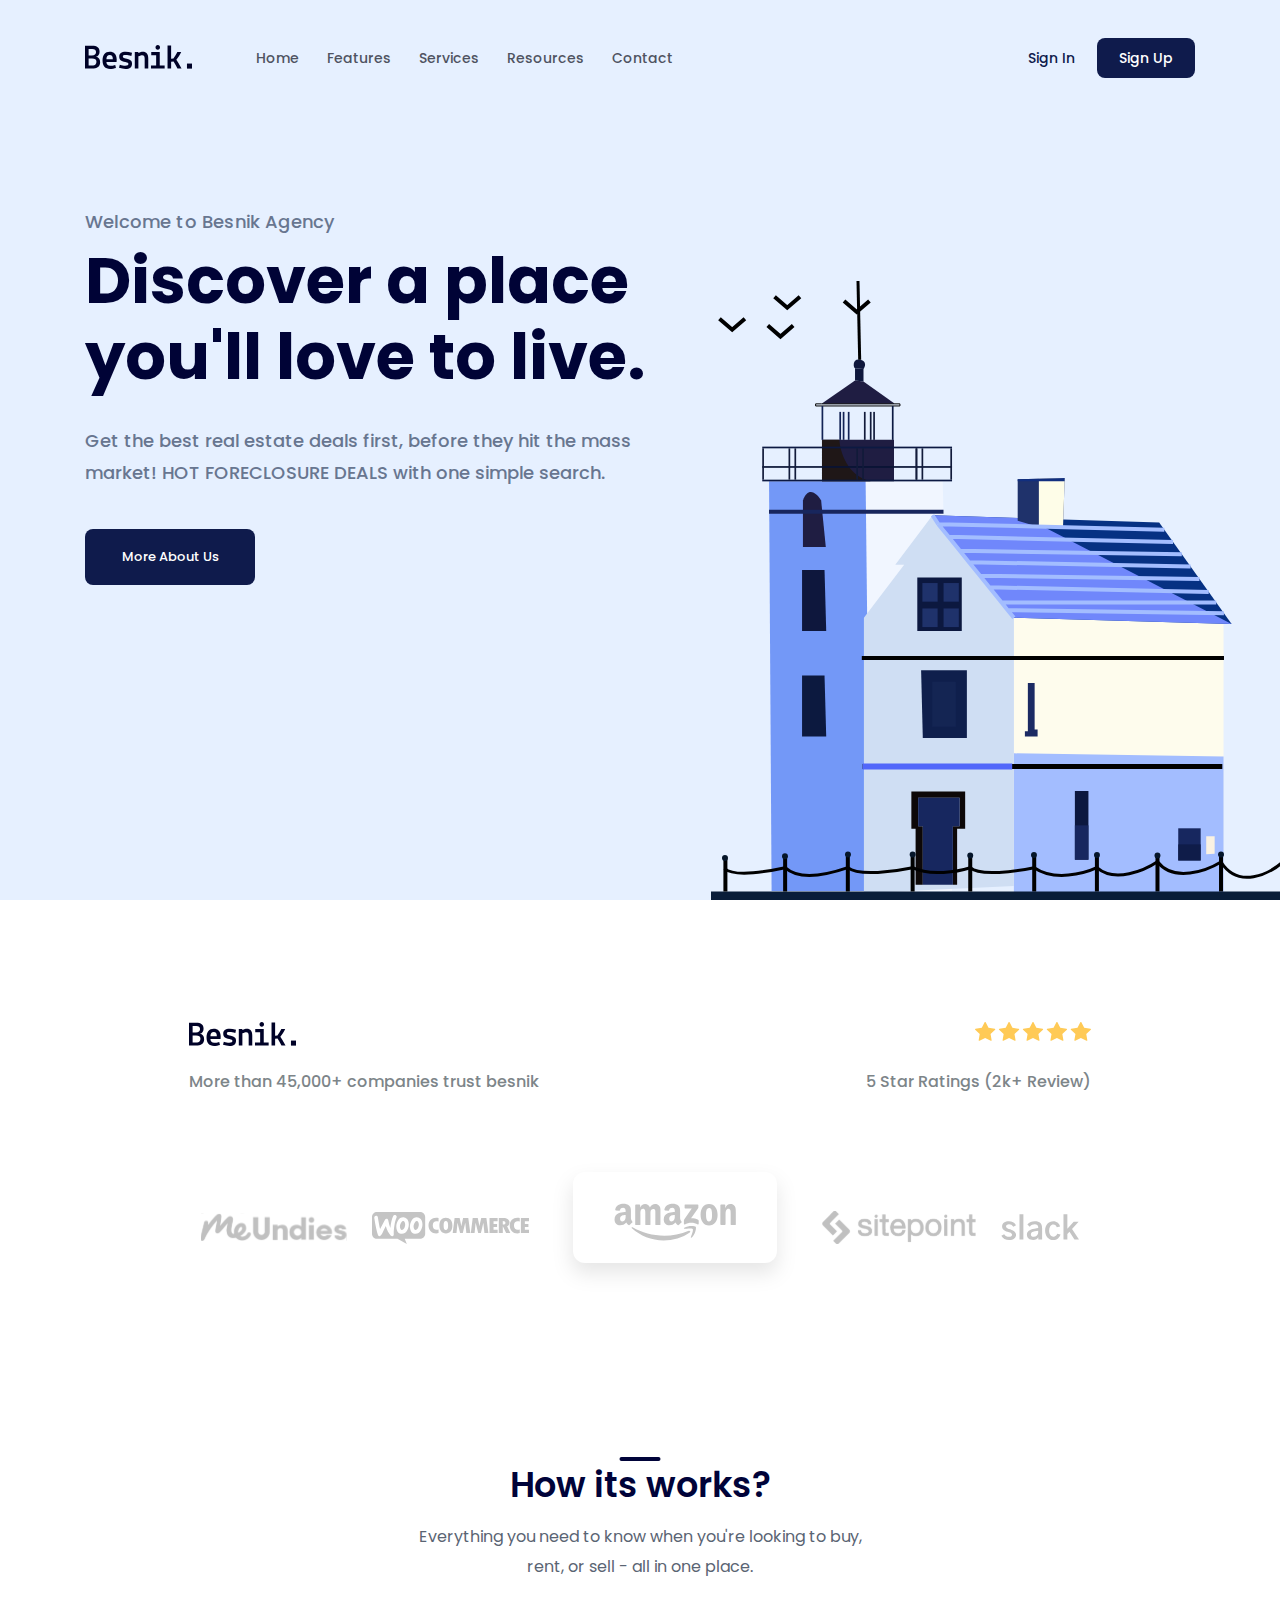
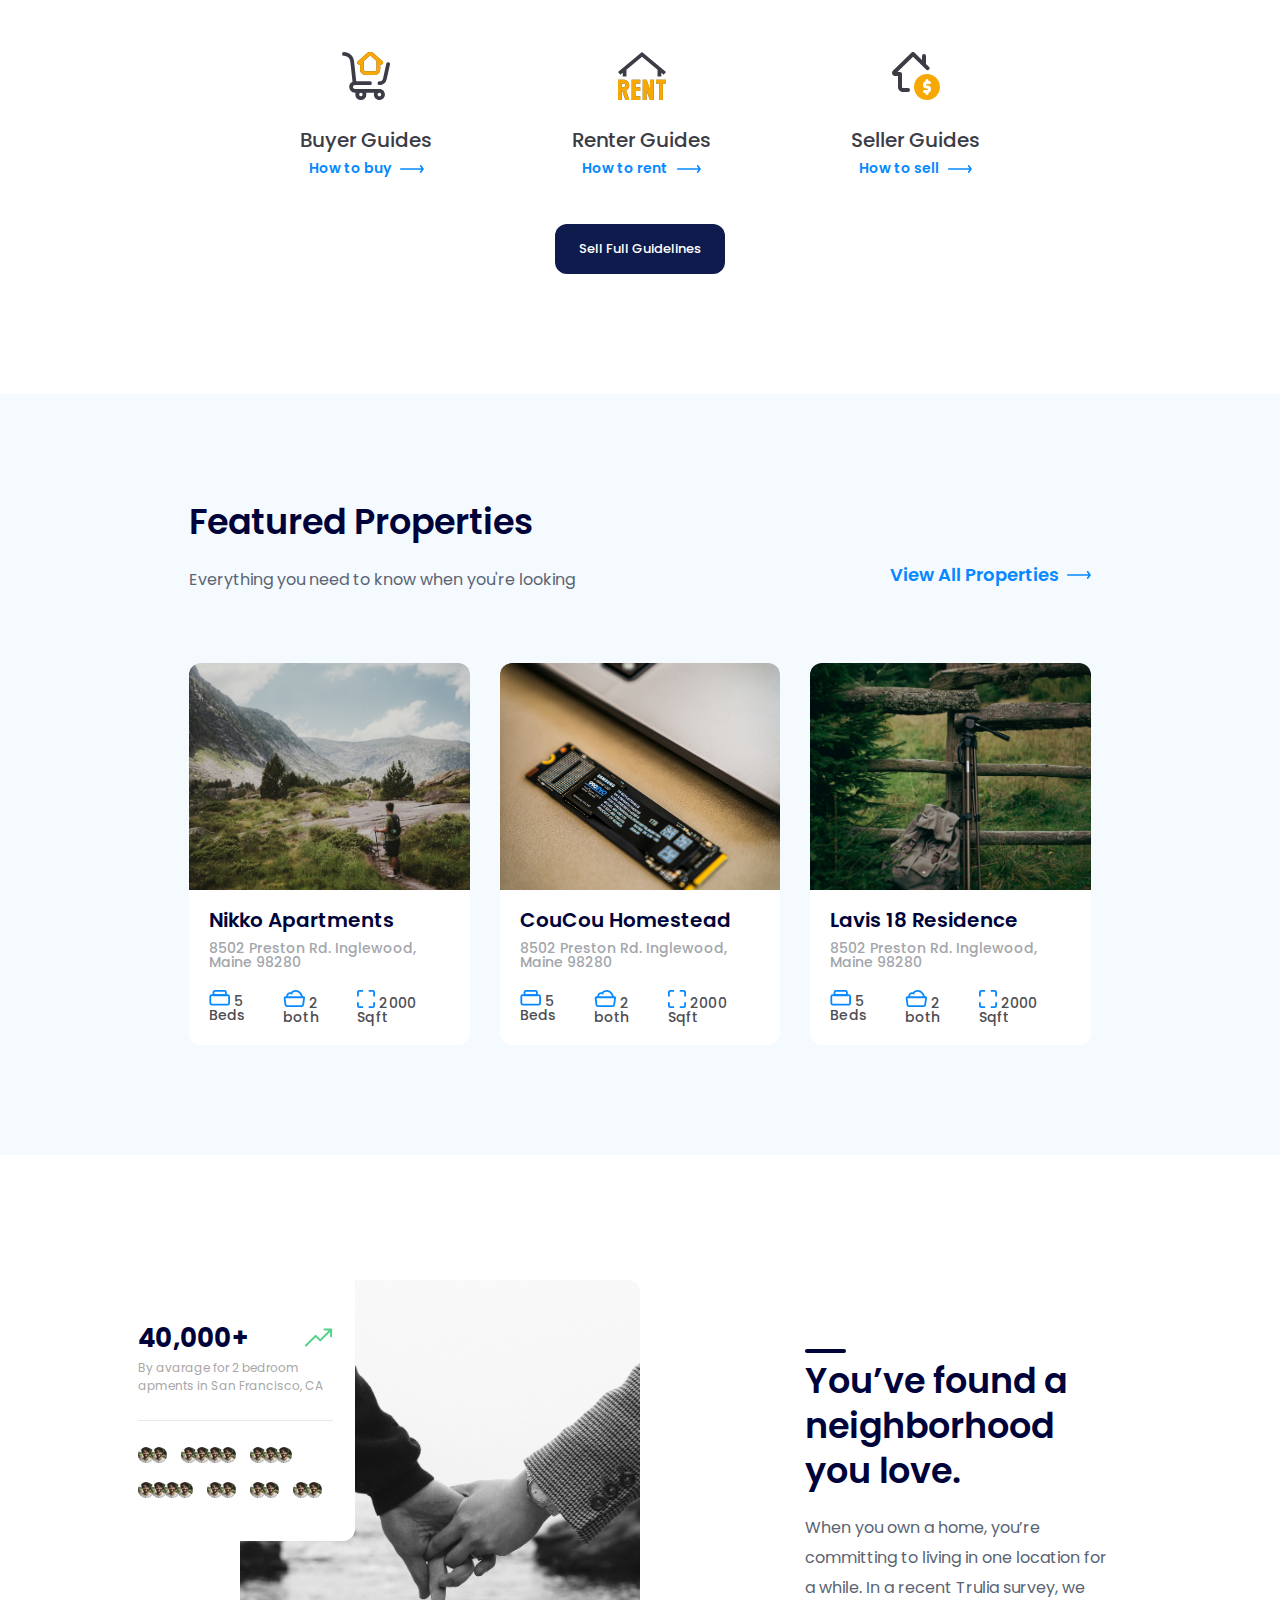
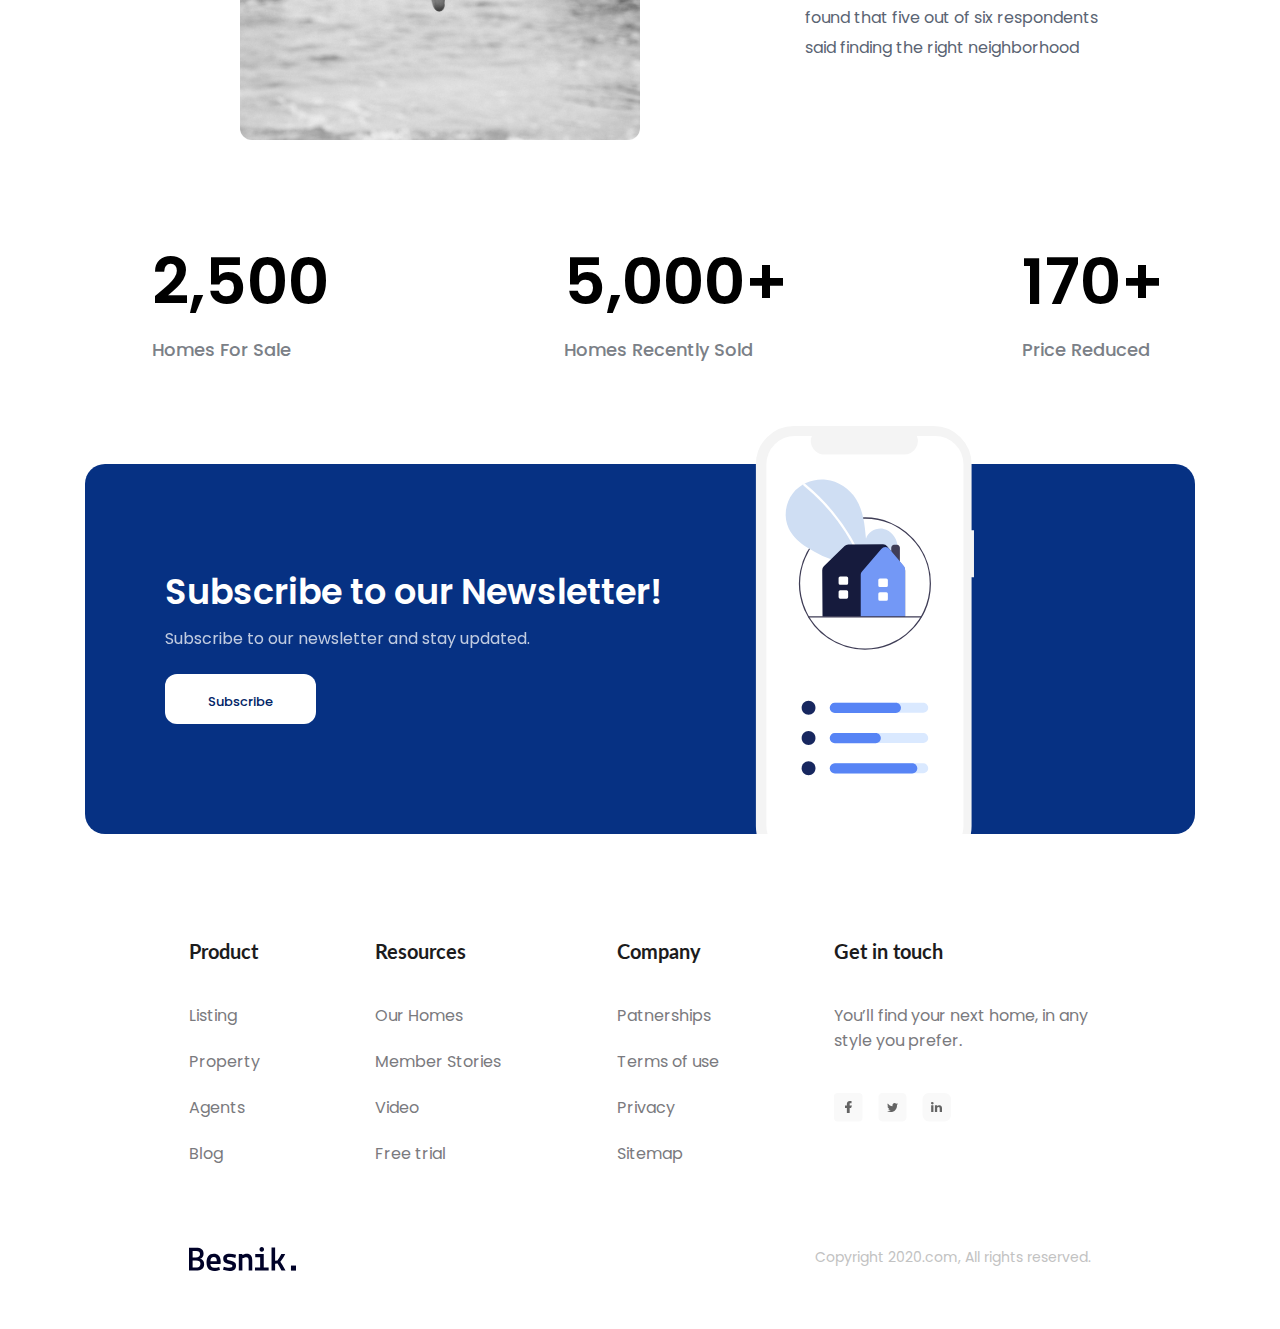
==== index.html @ 31844018 "done" ====
<!DOCTYPE html>
<html lang="en">

<head>
    <meta charset="UTF-8">
    <meta name="viewport" content="width=device-width, initial-scale=1.0">
    <title>Project-F8-01</title>
    <link rel="stylesheet" href="./assets/css/reset.css">
    <link rel="preconnect" href="https://fonts.googleapis.com">
    <link rel="preconnect" href="https://fonts.gstatic.com" crossorigin>
    <link
        href="https://fonts.googleapis.com/css2?family=Poppins:ital,wght@0,100;0,200;0,300;0,400;0,500;0,600;0,700;0,800;0,900;1,100;1,200;1,300;1,400;1,500;1,600;1,700;1,800;1,900&display=swap"
        rel="stylesheet">

    <link rel="preconnect" href="https://fonts.googleapis.com">
    <link rel="preconnect" href="https://fonts.gstatic.com" crossorigin>
    <link
        href="https://fonts.googleapis.com/css2?family=Lato:ital,wght@0,100;0,300;0,400;0,700;0,900;1,100;1,300;1,400;1,700;1,900&family=Poppins:ital,wght@0,100;0,200;0,300;0,400;0,500;0,600;0,700;0,800;0,900;1,100;1,200;1,300;1,400;1,500;1,600;1,700;1,800;1,900&display=swap"
        rel="stylesheet">
    <!-- <link rel="stylesheet" href="./assets/fonts/stylesheet.css"> -->
    <link rel="stylesheet" href="./assets/css/styles.css">
</head>

<body>
    <!-- HEADER -->
    <header class="header" id="header">
        <div class="content">
            <nav class="navbar">
                <a href="#header">
                    <img src="./assets/img/logo.svg" alt="Besnik.">
                </a>

                <ul>
                    <li><a href="#header">Home</a></li>
                    <li><a href="features.html">Features</a></li>
                    <li><a href="services.html">Services</a></li>
                    <li><a href="resources.html">Resources</a></li>
                    <li><a href="contact.html">Contact</a></li>
                </ul>

                <div class="action">
                    <a href="#!" class="action-link">Sign In</a>
                    <a href="#!" class="btn action-btn">Sign Up</a>
                </div>
            </nav>

            <div class="hero">
                <div class="info">
                    <p class="sub-title">Welcome to Besnik Agency</p>
                    <h1 class="title">Discover a place
                        you'll love to live.</h1>
                    <p class="desc">Get the best real estate deals first,
                        before they hit the mass market! HOT FORECLOSURE DEALS with one simple search.</p>
                    <a href="#!" class="btn hero-cta">More About Us</a>
                </div>


                <img class="hero-img" src="./assets/img/hero-img.svg" alt="Discover a place
                you'll love to live.">



            </div>

        </div>


    </header>

    <!-- CLIENT -->
    <div class="client">
        <div class="content">
            <!-- Logo and stars -->
            <div class="row">
                <div class="logo">
                    <img src="./assets/img/logo.svg" alt="Besnik.">
                </div>
                <div class="stars">
                    <img src="./assets/img/Star.svg" alt="Star">
                </div>
            </div>
            <!-- Desc -->
            <div class="row row-desc">
                <p class="desc"> More than 45,000+ companies trust besnik </p>
                <p class="desc"> 5 Star Ratings (2k+ Review) </p>
            </div>
            <div class="brand">
                <img src="./assets/img/logobrand.svg" alt="logobrand">
                <img src="./assets/img/logo (2).svg" alt="logobrand">
                <img src="./assets/img/logo (1).svg" alt="logobrand">
                <img src="./assets/img/logo (3).svg" alt="logobrand">
                <img src="./assets/img/slack.svg" alt="logobrand">
            </div>
        </div>
    </div>

    <!-- INSTRUCTION -->
    <div class="instruction">
        <div class="content">
            <h2 class="sub-title"> How its works? </h2>
            <p class="desc">Everything you need to know when you're looking to buy, rent, or sell - all in one place.
            </p>
            <ul class="list-guides">
                <li class="list-item">
                    <img src="./assets/img/cart.svg" alt="" class="img-guides">
                    <h3> Buyer Guides </h3>
                    <a href="#!" class="link">
                        <span> How to buy</span>
                        <img src="./assets/img/arrow.svg" alt="" class="arrow-img">
                    </a>
                </li>
                <li class="list-item">
                    <img src="./assets/img/renter.svg" alt="" class="img-guides">
                    <h3> Renter Guides </h3>
                    <a href="#!" class="link">
                        <span> How to rent</span>
                        <img src="./assets/img/arrow.svg" alt="" class="arrow-img">
                    </a>
                </li>
                <li class="list-item">
                    <img src="./assets/img/seller.svg" alt="" class="img-guides">
                    <h3> Seller Guides </h3>
                    <a href="#!" class="link">
                        <span> How to sell</span>
                        <img src="./assets/img/arrow.svg" alt="" class="arrow-img">
                    </a>
                </li>
            </ul>
            <a href="#!" class="btn btn-inst">Sell Full Guidelines</a>
        </div>
    </div>

    <!-- FEATURED -->
    <div class="featured">
        <div class="content">
            <div class="header">
                <h2 class="sub-title">Featured Properties</h2>
                <div class="row">
                    <p class="desc">Everything you need to know when you're looking</p>
                    <a href="#!" class="link">
                        <span>View All Properties</span>
                        <img src="./assets/img/arrow.svg" alt="" class="arrow">
                    </a>
                </div>
            </div>

            <div class="list">
                <div class="list-item">
                    <a href="#!"><img src="./assets/img/featured-1.jpg" alt="Nikko Apartments" class="item-img"></a>
                    <div class="body">
                        <h3 class="item-title">Nikko Apartments</h3>
                        <p class="desc">8502 Preston Rd. Inglewood, Maine 98280</p>
                        <div class="row">
                            <div class="info">
                                <img src="./assets/img/bed-icon.svg" alt="" class="icon">
                                <span class="label">5 Beds</span>
                            </div>
                            <div class="info">
                                <img src="./assets/img/both-icon.svg" alt="" class="icon">
                                <span class="label">2 both</span>
                            </div>
                            <div class="info">
                                <img src="./assets/img/sqft-icon.svg" alt="" class="icon">
                                <span class="label">2000 Sqft</span>
                            </div>
                        </div>
                    </div>
                </div>

                <div class="list-item">
                    <a href="#!"><img src="./assets/img/featured-2.jpg" alt="CouCou Homestead" class="item-img"></a>
                    <div class="body">
                        <h3 class="item-title">CouCou Homestead</h3>
                        <p class="desc">8502 Preston Rd. Inglewood, Maine 98280</p>
                        <div class="row">
                            <div class="info">
                                <img src="./assets/img/bed-icon.svg" alt="" class="icon">
                                <span class="label">5 Beds</span>
                            </div>
                            <div class="info">
                                <img src="./assets/img/both-icon.svg" alt="" class="icon">
                                <span class="label">2 both</span>
                            </div>
                            <div class="info">
                                <img src="./assets/img/sqft-icon.svg" alt="" class="icon">
                                <span class="label">2000 Sqft</span>
                            </div>
                        </div>
                    </div>
                </div>

                <div class="list-item">
                    <a href="#!"><img src="./assets/img/featured-3.jpg" alt="Lavis 18 Residence" class="item-img"></a>
                    <div class="body">
                        <h3 class="item-title">Lavis 18 Residence</h3>
                        <p class="desc">8502 Preston Rd. Inglewood, Maine 98280</p>
                        <div class="row">
                            <div class="info">
                                <img src="./assets/img/bed-icon.svg" alt="" class="icon">
                                <span class="label">5 Beds</span>
                            </div>
                            <div class="info">
                                <img src="./assets/img/both-icon.svg" alt="" class="icon">
                                <span class="label">2 both</span>
                            </div>
                            <div class="info">
                                <img src="./assets/img/sqft-icon.svg" alt="" class="icon">
                                <span class="label">2000 Sqft</span>
                            </div>
                        </div>
                    </div>
                </div>
            </div>

        </div>
    </div>

    <!-- STAT -->
    <div class="stat">
        <div class="content">
            <div class="row">
                <div class="img-block">
                    <img src="./assets/img/stat-img-1.jpg" alt="You’ve found a neighborhood you love." class="image">
                    <div class="trending">
                        <div class="row">
                            <strong class="value">40,000+</strong>
                            <img src="./assets/img/trending-img-1.svg" alt="" class="trending-img">
                        </div>
                        <p class="desc">By avarage for 2 bedroom apments in San Francisco, CA</p>
                        <div class="separate"></div>
                        <div class="avatar-block">
                            <div class="avatar-group">
                                <img src="./assets/img/user-1.jpg" alt="" class="avatar"><img
                                    src="./assets/img/user-1.jpg" alt="" class="avatar">
                            </div>
                            <div class="avatar-group">
                                <img src="./assets/img/user-1.jpg" alt="" class="avatar"><img
                                    src="./assets/img/user-1.jpg" alt="" class="avatar"><img
                                    src="./assets/img/user-1.jpg" alt="" class="avatar"><img
                                    src="./assets/img/user-1.jpg" alt="" class="avatar">
                            </div>
                            <div class="avatar-group">
                                <img src="./assets/img/user-1.jpg" alt="" class="avatar"><img
                                    src="./assets/img/user-1.jpg" alt="" class="avatar"><img
                                    src="./assets/img/user-1.jpg" alt="" class="avatar">
                            </div>
                            <div class="avatar-group">
                                <img src="./assets/img/user-1.jpg" alt="" class="avatar"><img
                                    src="./assets/img/user-1.jpg" alt="" class="avatar"><img
                                    src="./assets/img/user-1.jpg" alt="" class="avatar"><img
                                    src="./assets/img/user-1.jpg" alt="" class="avatar">
                            </div>
                            <div class="avatar-group">
                                <img src="./assets/img/user-1.jpg" alt="" class="avatar"><img
                                    src="./assets/img/user-1.jpg" alt="" class="avatar">
                            </div>
                            <div class="avatar-group">
                                <img src="./assets/img/user-1.jpg" alt="" class="avatar"><img
                                    src="./assets/img/user-1.jpg" alt="" class="avatar">
                            </div>
                            <div class="avatar-group">
                                <img src="./assets/img/user-1.jpg" alt="" class="avatar"><img
                                    src="./assets/img/user-1.jpg" alt="" class="avatar">
                            </div>
                        </div>
                    </div>

                </div>
                <div class="info">
                    <h2 class="sub-title">You’ve found a neighborhood you love.</h2>
                    <p class="desc">When you own a home, you’re committing to living in one location for a while. In a
                        recent Trulia survey, we found that five out of six respondents said finding the right
                        neighborhood </p>
                </div>
            </div>
            <div class="row row-2">
                <div class="qty-item">
                    <strong class="qty">2,500</strong>
                    <p class="desc">Homes For Sale</p>
                </div>
                <div class="qty-item">
                    <strong class="qty">5,000+</strong>
                    <p class="desc">Homes Recently Sold</p>
                </div>
                <div class="qty-item">
                    <strong class="qty">170+</strong>
                    <p class="desc">Price Reduced</p>
                </div>
            </div>
        </div>
    </div>

    <!-- SUBSCRIPTION -->
    <div class="subscription">
        <div class="content">
            <div class="body">
                <div class="info">
                    <h2 class="sub-title">Subscribe to our Newsletter!</h2>
                    <p class="desc">Subscribe to our newsletter and stay updated.</p>
                    <a href="" class="btn">Subscribe</a>
                </div>
                <img src="./assets/img/subscription-img.svg" alt="Subscribe to our Newsletter!" class="image">
            </div>
        </div>
    </div>

    <!-- FOOTER -->
    <footer class="footer">
        <div class="content">
            <div class="menu">
                <div class="column">
                    <h3 class="heading">Product</h3>
                    <ul class="list">
                        <li class="list-item"><a href="#!" class="link">Listing</a></li>
                        <li class="list-item"><a href="#!" class="link">Property</a></li>
                        <li class="list-item"><a href="#!" class="link">Agents</a></li>
                        <li class="list-item"><a href="#!" class="link">Blog</a></li>
                    </ul>
                </div>
                <div class="column">
                    <h3 class="heading">Resources</h3>
                    <ul class="list">
                        <li class="list-item"><a href="#!" class="link">Our Homes</a></li>
                        <li class="list-item"><a href="#!" class="link">Member Stories</a></li>
                        <li class="list-item"><a href="#!" class="link">Video</a></li>
                        <li class="list-item"><a href="#!" class="link">Free trial</a></li>
                    </ul>
                </div>
                <div class="column">
                    <h3 class="heading">Company</h3>
                    <ul class="list">
                        <li class="list-item"><a href="#!" class="link">Patnerships</a></li>
                        <li class="list-item"><a href="#!" class="link">Terms of use</a></li>
                        <li class="list-item"><a href="#!" class="link">Privacy</a></li>
                        <li class="list-item"><a href="#!" class="link">Sitemap</a></li>
                    </ul>
                </div>
                <div class="column">
                    <h3 class="heading">Get in touch</h3>
                    <p class="desc">You’ll find your next home, in any style you prefer.</p>
                    <div class="row">
                        <img src="./assets/img/social-icon.svg" alt="" class="social-icon">
                    </div>
                </div>
            </div>
            <div class="footer-2">
                <img src="./assets/img/logo.svg" alt="Besnik.">
                <p class="copyright">Copyright 2020.com, All rights reserved.</p>
            </div>
        </div>
    </footer>

</body>

</html>
---- assets/fonts/stylesheet.css ----
@font-face {
    font-family: 'Poppins';
    src: url('Poppins/Poppins-Bold.woff2') format('woff2'),
        url('Poppins/Poppins-Bold.woff') format('woff');
    font-weight: bold;
    font-style: normal;
    font-display: swap;
}

@font-face {
    font-family: 'Poppins';
    src: url('Poppins/Poppins-BlackItalic.woff2') format('woff2'),
        url('Poppins/Poppins-BlackItalic.woff') format('woff');
    font-weight: 900;
    font-style: italic;
    font-display: swap;
}

@font-face {
    font-family: 'Poppins';
    src: url('Poppins/Poppins-Black.woff2') format('woff2'),
        url('Poppins/Poppins-Black.woff') format('woff');
    font-weight: 900;
    font-style: normal;
    font-display: swap;
}

@font-face {
    font-family: 'Poppins';
    src: url('Poppins/Poppins-ExtraLightItalic.woff2') format('woff2'),
        url('Poppins/Poppins-ExtraLightItalic.woff') format('woff');
    font-weight: 200;
    font-style: italic;
    font-display: swap;
}

@font-face {
    font-family: 'Poppins';
    src: url('Poppins/Poppins-ExtraBoldItalic.woff2') format('woff2'),
        url('Poppins/Poppins-ExtraBoldItalic.woff') format('woff');
    font-weight: bold;
    font-style: italic;
    font-display: swap;
}

@font-face {
    font-family: 'Poppins';
    src: url('Poppins/Poppins-BoldItalic.woff2') format('woff2'),
        url('Poppins/Poppins-BoldItalic.woff') format('woff');
    font-weight: bold;
    font-style: italic;
    font-display: swap;
}

@font-face {
    font-family: 'Poppins';
    src: url('Poppins/Poppins-ExtraLight.woff2') format('woff2'),
        url('Poppins/Poppins-ExtraLight.woff') format('woff');
    font-weight: 200;
    font-style: normal;
    font-display: swap;
}

@font-face {
    font-family: 'Poppins';
    src: url('Poppins/Poppins-ExtraBold.woff2') format('woff2'),
        url('Poppins/Poppins-ExtraBold.woff') format('woff');
    font-weight: bold;
    font-style: normal;
    font-display: swap;
}

@font-face {
    font-family: 'Poppins';
    src: url('Poppins/Poppins-Italic.woff2') format('woff2'),
        url('Poppins/Poppins-Italic.woff') format('woff');
    font-weight: normal;
    font-style: italic;
    font-display: swap;
}

@font-face {
    font-family: 'Poppins';
    src: url('Poppins/Poppins-LightItalic.woff2') format('woff2'),
        url('Poppins/Poppins-LightItalic.woff') format('woff');
    font-weight: 300;
    font-style: italic;
    font-display: swap;
}

@font-face {
    font-family: 'Poppins';
    src: url('Poppins/Poppins-SemiBold.woff2') format('woff2'),
        url('Poppins/Poppins-SemiBold.woff') format('woff');
    font-weight: 600;
    font-style: normal;
    font-display: swap;
}

@font-face {
    font-family: 'Poppins';
    src: url('Poppins/Poppins-Regular.woff2') format('woff2'),
        url('Poppins/Poppins-Regular.woff') format('woff');
    font-weight: normal;
    font-style: normal;
    font-display: swap;
}

@font-face {
    font-family: 'Poppins';
    src: url('Poppins/Poppins-Light.woff2') format('woff2'),
        url('Poppins/Poppins-Light.woff') format('woff');
    font-weight: 300;
    font-style: normal;
    font-display: swap;
}

@font-face {
    font-family: 'Poppins';
    src: url('Poppins/Poppins-MediumItalic.woff2') format('woff2'),
        url('Poppins/Poppins-MediumItalic.woff') format('woff');
    font-weight: 500;
    font-style: italic;
    font-display: swap;
}

@font-face {
    font-family: 'Poppins';
    src: url('Poppins/Poppins-Medium.woff2') format('woff2'),
        url('Poppins/Poppins-Medium.woff') format('woff');
    font-weight: 500;
    font-style: normal;
    font-display: swap;
}

@font-face {
    font-family: 'Poppins';
    src: url('Poppins/Poppins-Thin.woff2') format('woff2'),
        url('Poppins/Poppins-Thin.woff') format('woff');
    font-weight: 100;
    font-style: normal;
    font-display: swap;
}

@font-face {
    font-family: 'Poppins';
    src: url('Poppins/Poppins-ThinItalic.woff2') format('woff2'),
        url('Poppins/Poppins-ThinItalic.woff') format('woff');
    font-weight: 100;
    font-style: italic;
    font-display: swap;
}

@font-face {
    font-family: 'Poppins';
    src: url('Poppins/Poppins-SemiBoldItalic.woff2') format('woff2'),
        url('Poppins/Poppins-SemiBoldItalic.woff') format('woff');
    font-weight: 600;
    font-style: italic;
    font-display: swap;
}
---- assets/css/styles.css ----
* {
    box-sizing: border-box;
}

:root {
    --primary-color: #0F1B4C;

}

html {
    font-size: 62.5%;
}

body {
    font-size: 1.6rem;
    font-family: "Poppins";
}

/* common */
.content {
    width: 1110px;
    max-width: calc(100% - 48px);
    margin-left: auto;
    margin-right: auto;
}

a {
    text-decoration: none;
}

.btn {
    background-color: var(--primary-color);
    border-radius: 8px;
    color: #ffffff;
    min-width: 98px;
    font-weight: 500;
    font-size: 1.4rem;
    display: inline-block;
    text-align: center;
    padding: 18px 16px;
}

.btn:hover {
    opacity: 0.9;
}

.line-clamp {
    display: -webkit-box;
    -webkit-line-clamp: var(--line-clamp, 2);
    -webkit-box-orient: vertical;
    overflow: hidden;
}


/* header */

header.header {
    height: 100vh;
    background-color: #E6F0FF;
    position: relative;
}


/* navbar */

.navbar {
    padding-top: 38px;
    display: flex;
    align-items: center;
}

.navbar ul {
    display: flex;
    margin-left: 50px;
}

.navbar ul a {
    font-weight: 500;
    font-size: 1.4rem;
    color: #4F5361;
    padding: 8px 14px;
}

.navbar ul a:hover {
    text-decoration: underline;
}

.navbar .action {
    margin-left: auto;
}


.action-link {
    color: var(--primary-color);
    font-weight: 500;
    font-size: 1.4rem;
    margin-right: 18px;
}

.action-btn {
    padding: 13px 16px;
}


/* hero */

.hero .info {
    width: 51%;
}

.hero {
    margin-top: 130px;
}

.hero .sub-title {
    font-weight: 500;
    font-size: 1.8rem;
    line-height: 1.5;
    color: #687690;
    letter-spacing: 0.01em;
}

.hero .title {
    font-weight: 700;
    font-size: 6.4rem;
    line-height: 1.19;
    margin-top: 8px;
    color: #000336;
}


.hero .desc {
    font-weight: 500;
    font-size: 1.8rem;
    line-height: 1.77;
    margin-top: 30px;
    color: #687690;
}

.hero-cta {
    min-width: 170px;
    margin-top: 40px;
    font-weight: 500;
    font-size: 1.3rem;
    line-height: 1.5;
}

.hero-img {
    position: absolute;
    right: calc((100vw - 1110px) / 2 - 100px);
    bottom: 0;
}

/* ======================== CLIENT ========================= */

.client {
    margin-top: 79px;
    padding: 43px 165px 41px;
}




.row {
    display: flex;
    justify-content: space-between;
}


.row-desc {
    margin-top: 23px;
    color: #7D8589;
    font-family: Poppins;
    font-size: 1.6rem;
    font-weight: 500;
    line-height: 1.25;
    /* 125% */
}

.brand {
    margin-top: 70px;
    display: flex;
    justify-content: space-around;
    align-items: center;
}


/* ===================== INSTRUCTION ======================= */

/* .introduction{
    display: flex;
    justify-content: center;
    align-items: center;
} */
.instruction .sub-title {
    color: #000339;
    text-align: center;
    font-family: Poppins;
    font-size: 3.5rem;
    font-style: normal;
    font-weight: 600;
    line-height: 1;
    /* 100% */
}

.instruction {
    margin-top: 40px;
    padding: 93px 0 79px;
}



.instruction .desc {
    width: 459px;
    max-width: 100%;
    color: #5A6473;
    text-align: center;
    font-family: Poppins;
    font-size: 1.6rem;
    font-weight: 400;
    line-height: 1.875;
    margin: 20px auto 0;
}


.instruction .sub-title {
    margin-bottom: 20px;
    color: #000339;
    text-align: center;
    font-family: Poppins;
    font-size: 3.5rem;
    font-style: normal;
    font-weight: 600;
    line-height: 1;
    position: relative;
    /* 100% */
}

.instruction .sub-title::before {
    position: absolute;
    top: -10px;
    left: 50%;
    transform: translateX(-50%);
    content: "";
    width: 41px;
    height: 4px;
    display: inline-block;
    border-radius: 12px;
    background: #000339;
}

.instruction h3 {
    color: #3B3C45;
    text-align: center;
    font-family: Poppins;
    font-size: 2rem;
    font-style: normal;
    font-weight: 500;
    line-height: 1.1;
    /* 110% */
}

.instruction .list-guides {
    display: flex;
    justify-content: center;
    margin-top: 70px;
}

.instruction .list-guides .list-item {
    margin: 0 70px;
    text-align: center;
}

.instruction .img-guides {
    margin-bottom: 26px;
}


.instruction .arrow-img {
    margin-left: 6px;
}

.instruction .list-item .link {
    display: inline-block;
    margin-top: 10px;
    font-weight: 600;
    font-size: 1.4rem;
    color: #0689ff;
}

.list-item .arrow {
    margin-left: 6px;
}

.btn-inst {
    color: #FFF;
    text-align: center;
    font-size: 1.3rem;
    font-style: normal;
    font-weight: 500;
    display: block;
    text-align: center;
    margin: auto;
    margin-top: 48px;
    border-radius: 12px;
    background: #0F1B4C;
    width: 170px;
    height: 50px;
}

/* ================ FEATURES =================== */

.featured {
    background: #F5FAFE;
    margin-top: 41px;
    padding: 110px 165px;
}

.featured .sub-title {
    color: #000339;
    font-size: 3.5rem;
    font-style: normal;
    font-weight: 600;
}

.featured .row {
    margin-top: 15px;
}

.featured .row .desc {
    color: #5A6473;
    font-size: 1.6rem;
    font-style: normal;
    font-weight: 400;
    line-height: 1.875;
    /* 187.5% */
}

.featured .row .link {
    display: flex;
    align-items: center;
    justify-content: center;
    color: #0689FF;
    font-size: 1.8rem;
    font-style: normal;
    font-weight: 600;
}

.featured .row .link img {
    margin-left: 8px;
}

.featured .list {
    display: flex;
    justify-content: space-between;
    margin-top: 68px;
    gap: 30px;
}

.featured .list .list-item {
    flex: 1;
    border-radius: 12px;
    background-color: #ffffff;
}

.featured .item-img {
    width: 100%;
    height: 227px;
    object-fit: cover;
    border-top-left-radius: 12px;
    border-top-right-radius: 12px;
}

.featured .item-title {
    color: #000339;
    font-size: 2rem;
    font-style: normal;
    font-weight: 600;
    /* 100% */
}

.featured .desc {
    margin-top: 11px;
    color: #A3A6AB;
    font-size: 1.4rem;
    font-style: normal;
    font-weight: 500;
}

.featured .list .list-item .row {
    margin-top: 21px;
    color: #4D4D52;
    font-size: 1.4rem;
    font-style: normal;
    font-weight: 500;
    letter-spacing: 0.14px;
}

.featured .list-item .body {
    padding: 17px 20px 21px;
}

/* stat */

.stat {
    margin-top: 75px;
    padding: 50px 0;
}

.stat .content {
    width: 1048px;
}

.stat .row {
    display: flex;

}

.stat .info {
    padding: 79px 0 0 165px;
}

.stat .img-block,
.stat .info {
    width: 50%;
}

.stat .img-block {
    border-radius: 12px;
    position: relative;
}

.stat .trending {
    position: absolute;
    top: 0;
    left: 0;
    width: 239px;
    padding: 45px 22px 40px;
    border-radius: 0px 0px 12px 12px;
    background-color: #fff;
}

.stat .img-block .image {
    display: block;
    margin-left: auto;
    width: 400px;
    height: 460px;
    object-fit: cover;
    border-radius: 12px;
}

.stat .sub-title {
    position: relative;
    width: 269px;
    color: #000339;
    font-size: 3.5rem;
    font-style: normal;
    font-weight: 600;
    line-height: 1.28;
    /* 128.571% */
}



.stat .sub-title::before {
    position: absolute;
    top: -10px;
    left: 0;
    content: "";
    width: 41px;
    height: 4px;
    border-radius: 12px;
    background: #000339;
}

.stat .info .desc {
    width: 309px;
    margin-top: 20px;
    color: #5A6473;
    font-size: 1.6rem;
    font-style: normal;
    font-weight: 400;
    line-height: 1.875;
    /* 187.5% */
}




.stat .trending .value {
    color: #000339;
    font-size: 2.6rem;
    font-style: normal;
    font-weight: 700;
    letter-spacing: 0.26px;
}

.stat .trending .desc {
    margin-top: 8px;
    font-weight: 400;
    font-size: 1.2rem;
    line-height: 1.5;
    color: #a7a7a7;
    /* 150% */
}

.stat .trending .separate {
    height: 1.2px;
    background: #E9E9E9;
    margin-top: 25px;
}

.stat .trending .avatar-block {
    display: flex;
    flex-wrap: wrap;
    gap: 16px 14px;
    margin-top: 26px;
}

/* .stats .avatar-group {
    display: flex;
} */


.stat .avatar {
    width: 16px;
    height: 16px;
    margin-left: -3px;
    object-fit: cover;
    border-radius: 50%;
    background: var(--bg-color, #fff);
    font-weight: 450;
    font-size: 0.7rem;
    line-height: 16px;
    text-align: center;
    letter-spacing: -0.02em;
    color: #ffffff;
}

.stat .avatar:first-child {
    margin-left: 0;
}

.stat .row-2 {
    margin-top: 110px;
    margin-left: 36px;
    justify-content: space-between;
}

.stat .row-2 .qty {
    color: #000;
    font-size: 6.4rem;
    font-style: normal;
    font-weight: 600;
    /* 100% */
}

.stat .row-2 .desc {
    margin-top: 22px;
    color: #7B8087;
    font-size: 1.8rem;
    font-style: normal;
    font-weight: 500;
    line-height: normal;
}

/* subscription */

.subscription {
    margin-top: 51px;
}


.subscription .body {
    height: 370px;
    border-radius: 20px;
    background: #063183;
    display: flex;
    align-items: center;
    position: relative;

}

.subscription .info {
    width: 671px;
    padding: 0 80px;

}

.subscription .sub-title {
    color: #FFF;
    font-size: 3.5rem;
    font-style: normal;
    font-weight: 600;
    /* 100% */
}

.subscription .desc {
    margin-top: 15px;
    color: #FFF;
    font-size: 1.6rem;
    font-style: normal;
    font-weight: 400;
    line-height: 1.875;
    opacity: 0.75;
    /* 187.5% */
}

.subscription .btn {
    margin-top: 20px;
    width: 151px;
    height: 50px;
    border-radius: 12px;
    background: #FFF;
    color: #002366;
    text-align: center;
    font-size: 1.3rem;
    font-style: normal;
    font-weight: 500;
    line-height: normal;
}

.subscription .image {
    position: absolute;
    right: 221px;
    bottom: 0;
}

/* FOOTER */
.footer {
    margin-top: 55px;
    padding: 50px 165px 58px;
}


.footer .menu {
    display: flex;
    justify-content: space-between;
}

.footer .menu .heading {
    color: #1C1C1D;
    font-family: Lato;
    font-size: 2rem;
    font-style: normal;
    font-weight: 700;
    line-height: normal;
}


.footer .menu .desc {
    width: 257px;
}

.footer .social-icon {
    margin-top: 40px;
}

.footer .menu .desc,
.footer .menu .link {
    color: #7A7A7E;
    font-size: 1.6rem;
    font-style: normal;
    font-weight: 400;
    line-height: normal;
}

.footer .menu .list-item {
    margin-top: 21px;
}

.footer .menu .desc,
.footer .menu .list-item:first-child {
    margin-top: 40px;
}


.footer-2 {
    margin-top: 81px;
    display: flex;
    justify-content: space-between;
}

.footer-2 .copyright {
    color: #C2C2C2;
    font-size: 1.4rem;
    font-style: normal;
    font-weight: 400;
    line-height: normal;
}
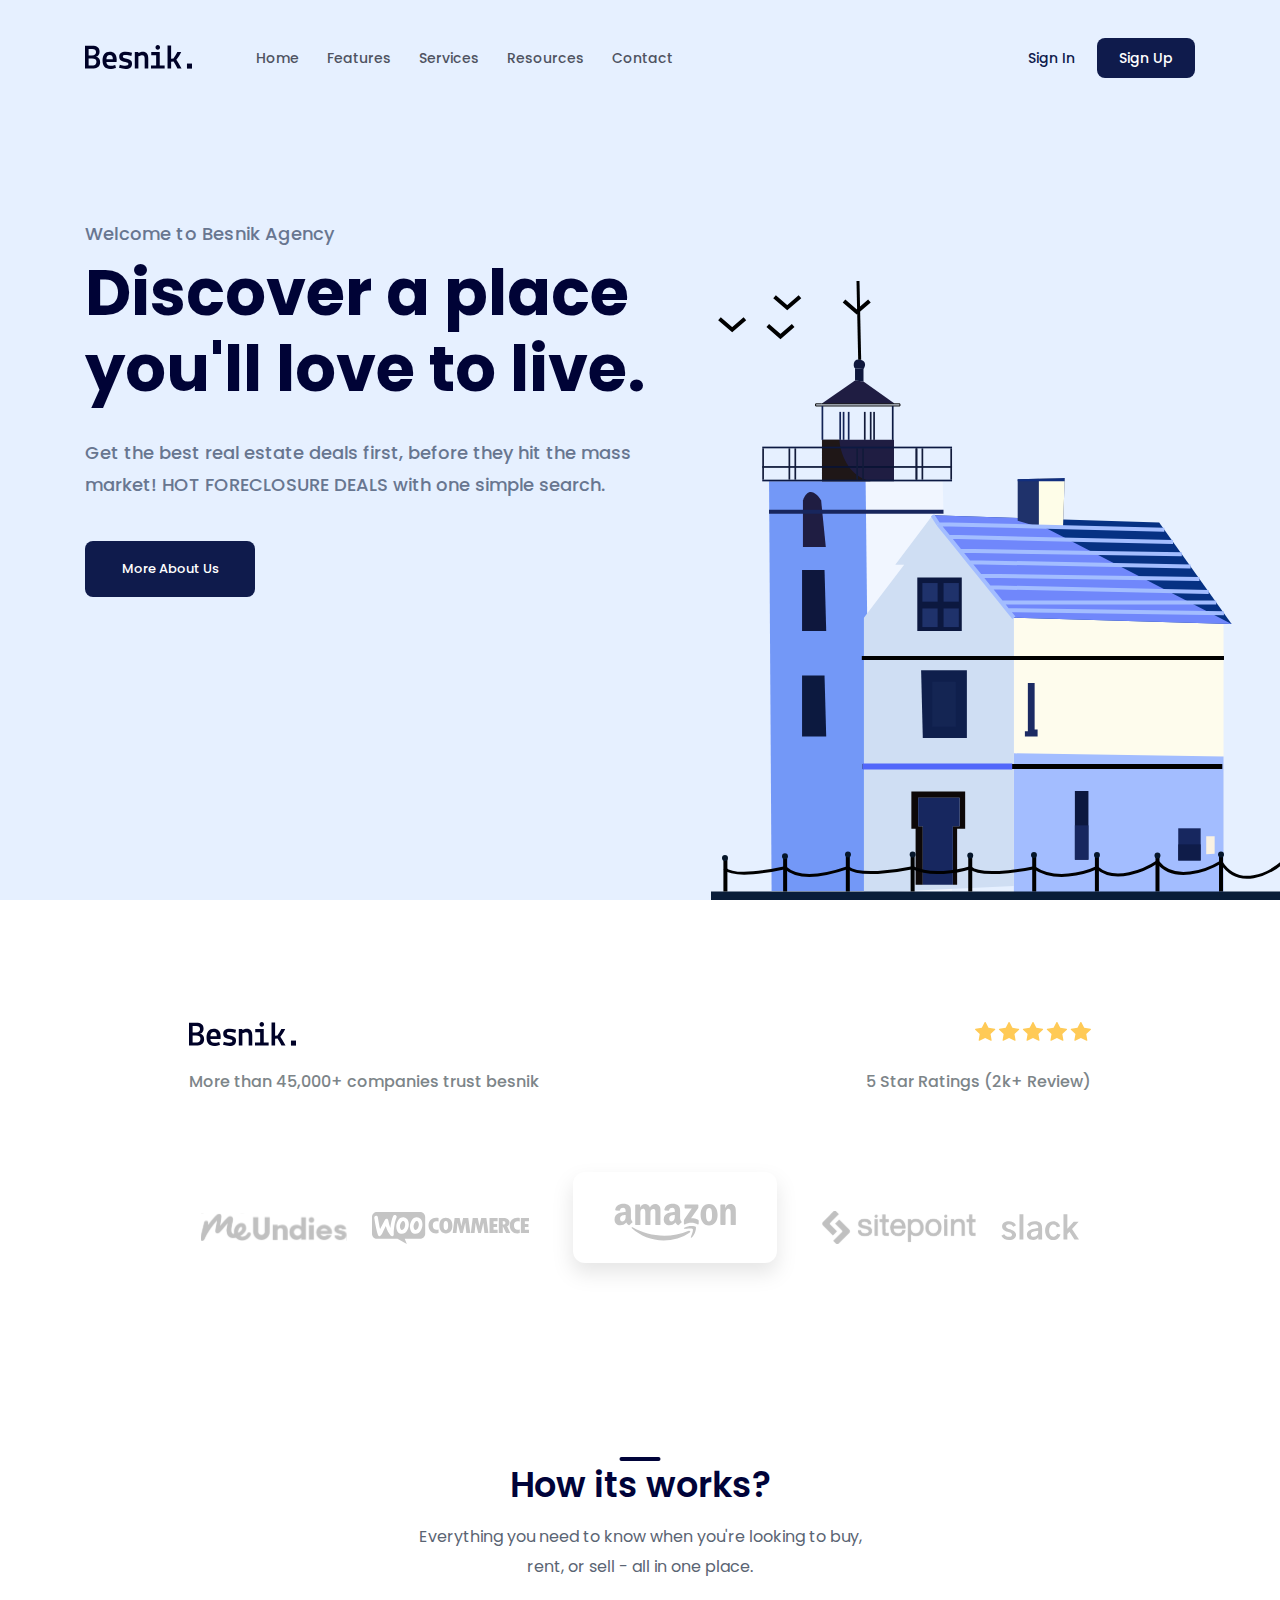
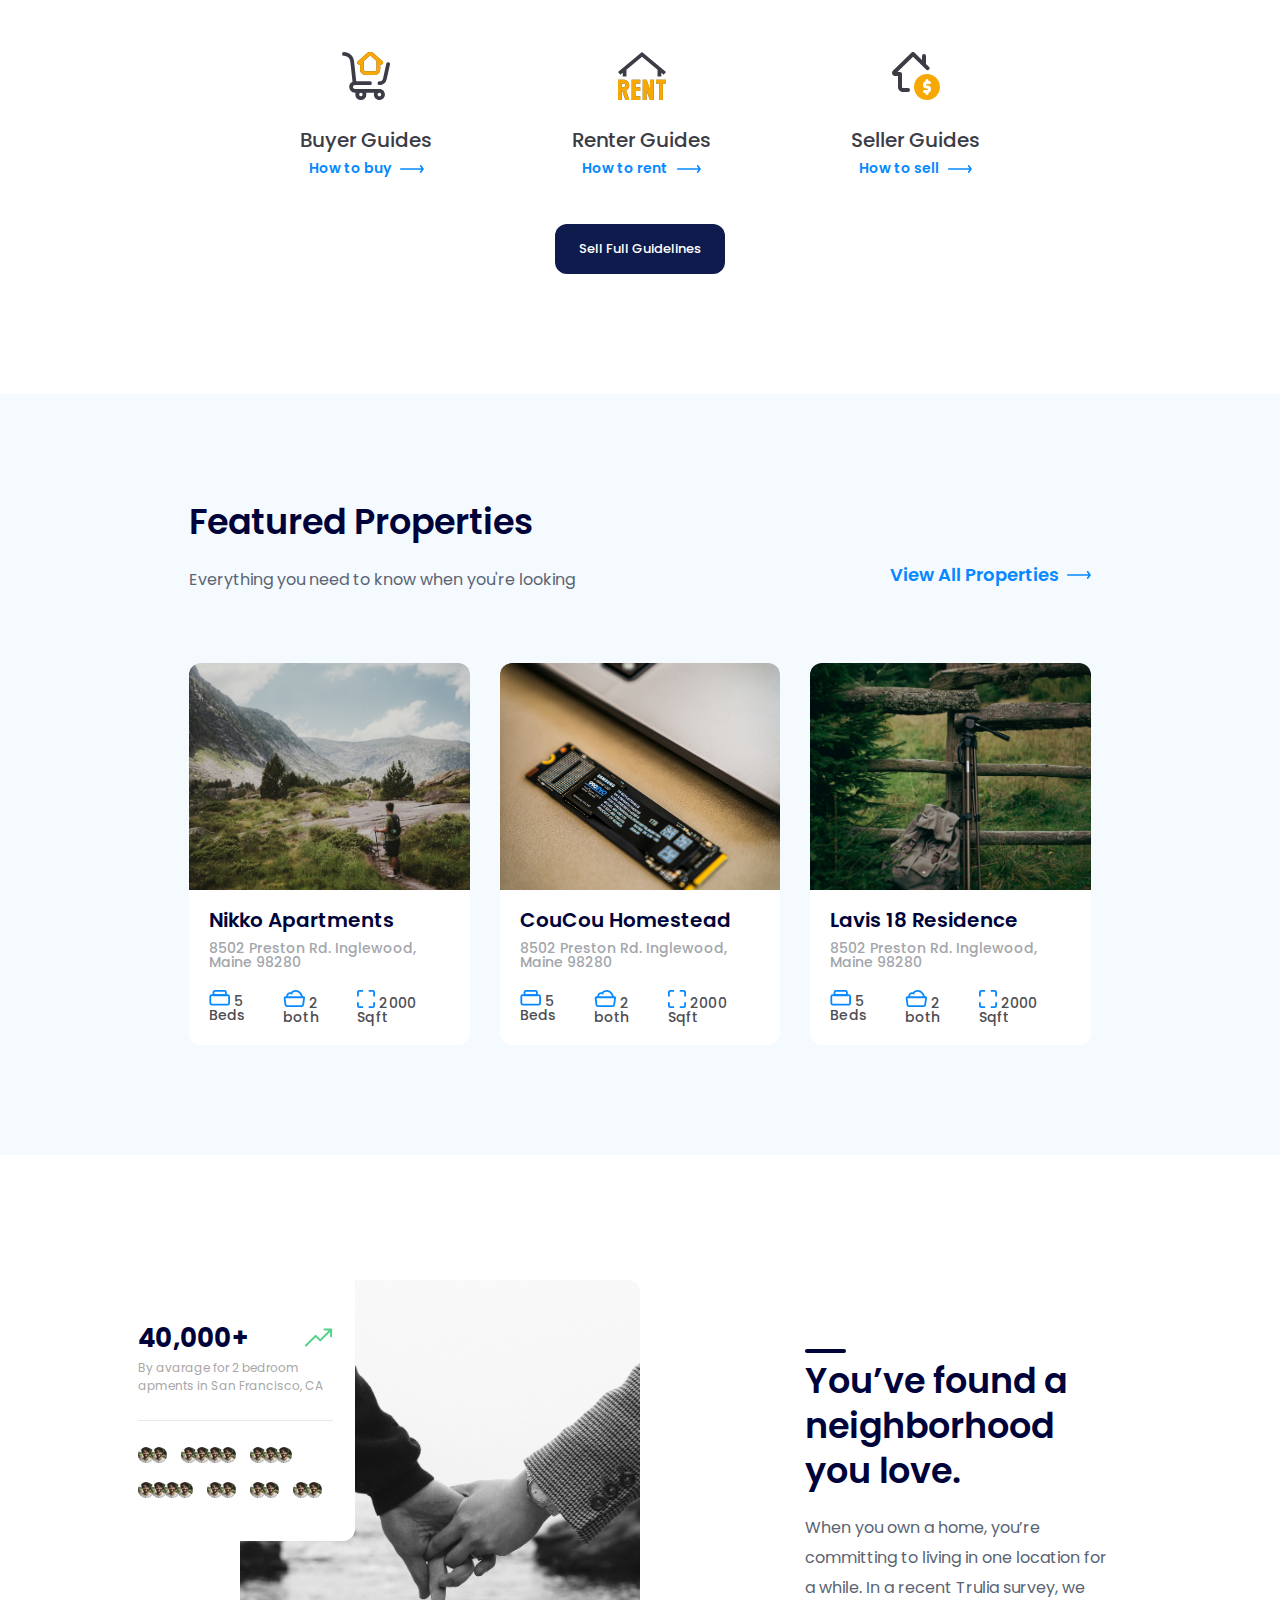
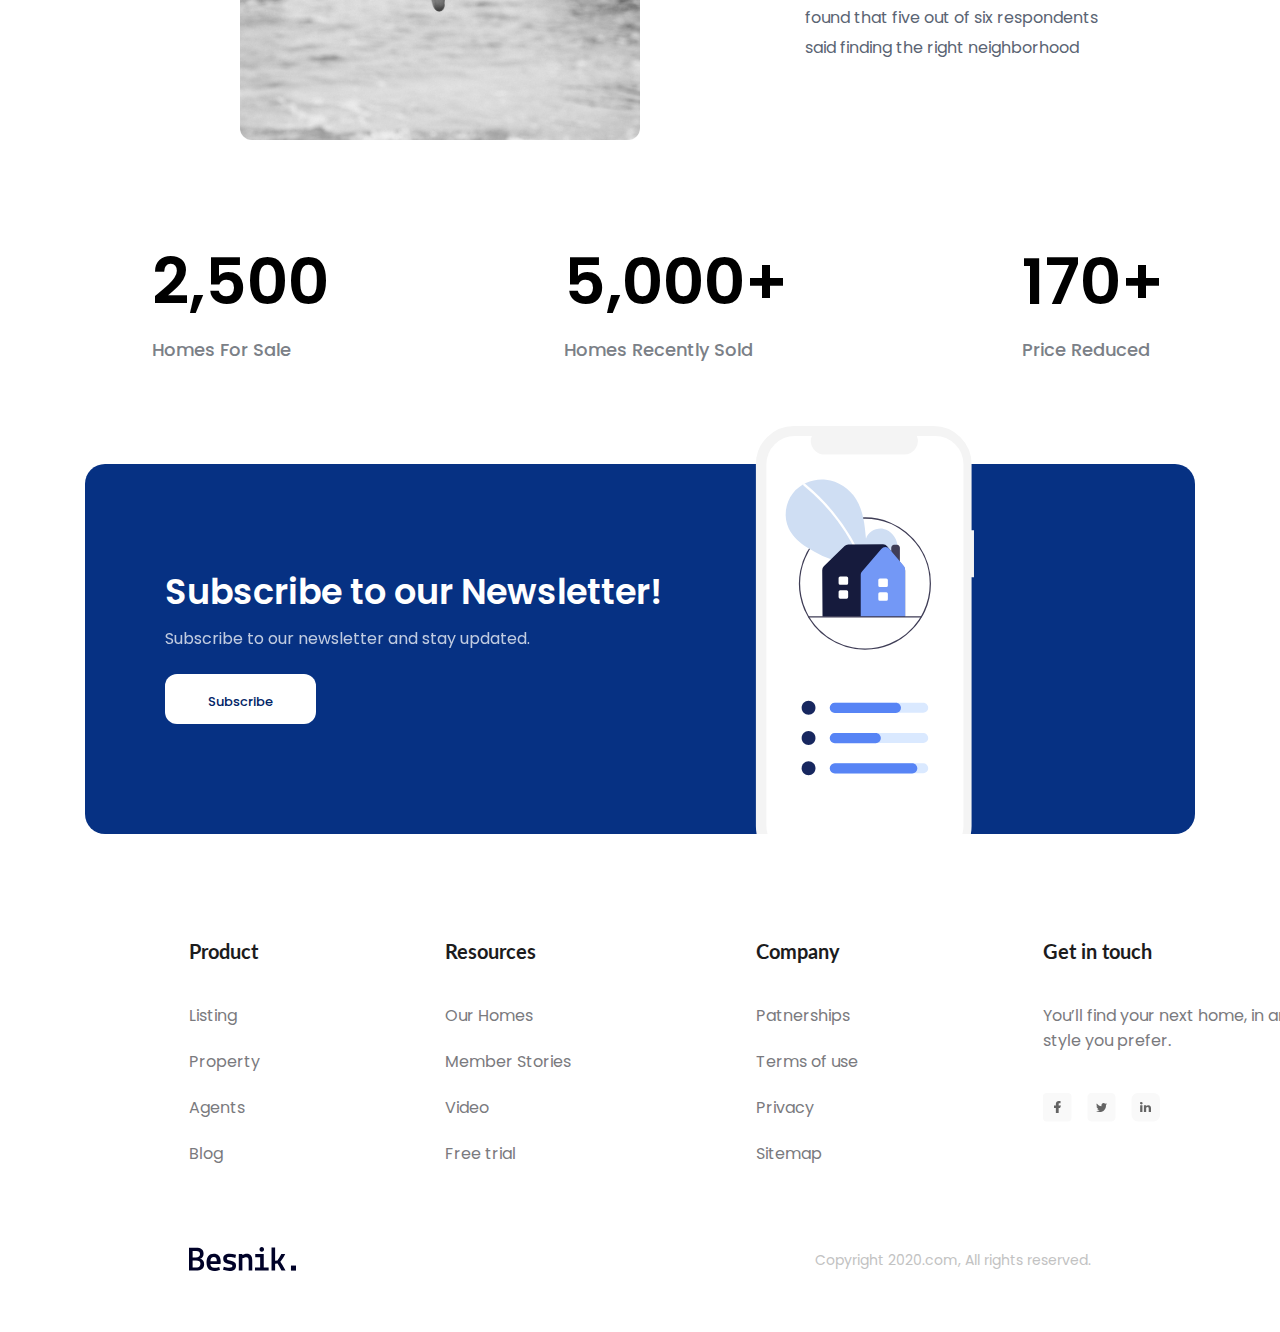
==== commit bda4be2b: "fix navbar" ====
--- a/index.html
+++ b/index.html
@@ -22,334 +22,347 @@
 </head>
 
 <body>
-    <!-- HEADER -->
-    <header class="header" id="header">
-        <div class="content">
-            <nav class="navbar">
-                <a href="#header">
-                    <img src="./assets/img/logo.svg" alt="Besnik.">
-                </a>
-
-                <ul>
-                    <li><a href="#header">Home</a></li>
-                    <li><a href="features.html">Features</a></li>
-                    <li><a href="services.html">Services</a></li>
-                    <li><a href="resources.html">Resources</a></li>
-                    <li><a href="contact.html">Contact</a></li>
+    <main>
+        <!-- FIXED HEADER -->
+        <div class="fixed-header">
+            <div class="content">
+                <nav class="navbar">
+                    <a href="#">
+                        <img src="./assets/img/logo.svg" alt="Besnik.">
+                    </a>
+
+                    <ul>
+                        <li><a href="#header">Home</a></li>
+                        <li><a href="#features">Features</a></li>
+                        <li><a href="#services">Services</a></li>
+                        <li><a href="#resources">Resources</a></li>
+                        <li><a href="#contact">Contact</a></li>
+                    </ul>
+
+                    <div class="action">
+                        <a href="#!" class="action-link">Sign In</a>
+                        <a href="#!" class="btn action-btn">Sign Up</a>
+                    </div>
+                </nav>
+            </div>
+        </div>
+
+        <!-- HEADER -->
+        <header class="header" id="header">
+            <div class="content">
+
+                <div class="hero">
+                    <div class="info">
+                        <p class="sub-title">Welcome to Besnik Agency</p>
+                        <h1 class="title">Discover a place
+                            you'll love to live.</h1>
+                        <p class="desc">Get the best real estate deals first,
+                            before they hit the mass market! HOT FORECLOSURE DEALS with one simple search.</p>
+                        <a href="#!" class="btn hero-cta">More About Us</a>
+                    </div>
+
+
+                    <img class="hero-img" src="./assets/img/hero-img.svg" alt="Discover a place
+                you'll love to live.">
+
+
+
+                </div>
+
+            </div>
+
+
+        </header>
+
+        <!-- CLIENT -->
+        <div class="client">
+            <div class="content">
+                <!-- Logo and stars -->
+                <div class="row">
+                    <div class="logo">
+                        <img src="./assets/img/logo.svg" alt="Besnik.">
+                    </div>
+                    <div class="stars">
+                        <img src="./assets/img/Star.svg" alt="Star">
+                    </div>
+                </div>
+                <!-- Desc -->
+                <div class="row row-desc">
+                    <p class="desc"> More than 45,000+ companies trust besnik </p>
+                    <p class="desc"> 5 Star Ratings (2k+ Review) </p>
+                </div>
+                <div class="brand">
+                    <img src="./assets/img/logobrand.svg" alt="logobrand">
+                    <img src="./assets/img/logo (2).svg" alt="logobrand">
+                    <img src="./assets/img/logo (1).svg" alt="logobrand">
+                    <img src="./assets/img/logo (3).svg" alt="logobrand">
+                    <img src="./assets/img/slack.svg" alt="logobrand">
+                </div>
+            </div>
+        </div>
+
+        <!-- INSTRUCTION -->
+        <div class="instruction" id="services">
+            <div class="content">
+                <h2 class="sub-title"> How its works? </h2>
+                <p class="desc">Everything you need to know when you're looking to buy, rent, or sell - all in one
+                    place.
+                </p>
+                <ul class="list-guides">
+                    <li class="list-item">
+                        <img src="./assets/img/cart.svg" alt="" class="img-guides">
+                        <h3> Buyer Guides </h3>
+                        <a href="#!" class="link">
+                            <span> How to buy</span>
+                            <img src="./assets/img/arrow.svg" alt="" class="arrow-img">
+                        </a>
+                    </li>
+                    <li class="list-item">
+                        <img src="./assets/img/renter.svg" alt="" class="img-guides">
+                        <h3> Renter Guides </h3>
+                        <a href="#!" class="link">
+                            <span> How to rent</span>
+                            <img src="./assets/img/arrow.svg" alt="" class="arrow-img">
+                        </a>
+                    </li>
+                    <li class="list-item">
+                        <img src="./assets/img/seller.svg" alt="" class="img-guides">
+                        <h3> Seller Guides </h3>
+                        <a href="#!" class="link">
+                            <span> How to sell</span>
+                            <img src="./assets/img/arrow.svg" alt="" class="arrow-img">
+                        </a>
+                    </li>
                 </ul>
-
-                <div class="action">
-                    <a href="#!" class="action-link">Sign In</a>
-                    <a href="#!" class="btn action-btn">Sign Up</a>
-                </div>
-            </nav>
-
-            <div class="hero">
-                <div class="info">
-                    <p class="sub-title">Welcome to Besnik Agency</p>
-                    <h1 class="title">Discover a place
-                        you'll love to live.</h1>
-                    <p class="desc">Get the best real estate deals first,
-                        before they hit the mass market! HOT FORECLOSURE DEALS with one simple search.</p>
-                    <a href="#!" class="btn hero-cta">More About Us</a>
-                </div>
-
-
-                <img class="hero-img" src="./assets/img/hero-img.svg" alt="Discover a place
-                you'll love to live.">
-
-
-
-            </div>
-
-        </div>
-
-
-    </header>
-
-    <!-- CLIENT -->
-    <div class="client">
-        <div class="content">
-            <!-- Logo and stars -->
-            <div class="row">
-                <div class="logo">
-                    <img src="./assets/img/logo.svg" alt="Besnik.">
-                </div>
-                <div class="stars">
-                    <img src="./assets/img/Star.svg" alt="Star">
-                </div>
-            </div>
-            <!-- Desc -->
-            <div class="row row-desc">
-                <p class="desc"> More than 45,000+ companies trust besnik </p>
-                <p class="desc"> 5 Star Ratings (2k+ Review) </p>
-            </div>
-            <div class="brand">
-                <img src="./assets/img/logobrand.svg" alt="logobrand">
-                <img src="./assets/img/logo (2).svg" alt="logobrand">
-                <img src="./assets/img/logo (1).svg" alt="logobrand">
-                <img src="./assets/img/logo (3).svg" alt="logobrand">
-                <img src="./assets/img/slack.svg" alt="logobrand">
-            </div>
-        </div>
-    </div>
-
-    <!-- INSTRUCTION -->
-    <div class="instruction">
-        <div class="content">
-            <h2 class="sub-title"> How its works? </h2>
-            <p class="desc">Everything you need to know when you're looking to buy, rent, or sell - all in one place.
-            </p>
-            <ul class="list-guides">
-                <li class="list-item">
-                    <img src="./assets/img/cart.svg" alt="" class="img-guides">
-                    <h3> Buyer Guides </h3>
-                    <a href="#!" class="link">
-                        <span> How to buy</span>
-                        <img src="./assets/img/arrow.svg" alt="" class="arrow-img">
+                <a href="#!" class="btn btn-inst">Sell Full Guidelines</a>
+            </div>
+        </div>
+
+        <!-- FEATURED -->
+        <div class="featured" id="features">
+            <div class="content">
+                <div class="header">
+                    <h2 class="sub-title">Featured Properties</h2>
+                    <div class="row">
+                        <p class="desc">Everything you need to know when you're looking</p>
+                        <a href="#!" class="link">
+                            <span>View All Properties</span>
+                            <img src="./assets/img/arrow.svg" alt="" class="arrow">
+                        </a>
+                    </div>
+                </div>
+
+                <div class="list">
+                    <div class="list-item">
+                        <a href="#!"><img src="./assets/img/featured-1.jpg" alt="Nikko Apartments" class="item-img"></a>
+                        <div class="body">
+                            <h3 class="item-title">Nikko Apartments</h3>
+                            <p class="desc">8502 Preston Rd. Inglewood, Maine 98280</p>
+                            <div class="row">
+                                <div class="info">
+                                    <img src="./assets/img/bed-icon.svg" alt="" class="icon">
+                                    <span class="label">5 Beds</span>
+                                </div>
+                                <div class="info">
+                                    <img src="./assets/img/both-icon.svg" alt="" class="icon">
+                                    <span class="label">2 both</span>
+                                </div>
+                                <div class="info">
+                                    <img src="./assets/img/sqft-icon.svg" alt="" class="icon">
+                                    <span class="label">2000 Sqft</span>
+                                </div>
+                            </div>
+                        </div>
+                    </div>
+
+                    <div class="list-item">
+                        <a href="#!"><img src="./assets/img/featured-2.jpg" alt="CouCou Homestead" class="item-img"></a>
+                        <div class="body">
+                            <h3 class="item-title">CouCou Homestead</h3>
+                            <p class="desc">8502 Preston Rd. Inglewood, Maine 98280</p>
+                            <div class="row">
+                                <div class="info">
+                                    <img src="./assets/img/bed-icon.svg" alt="" class="icon">
+                                    <span class="label">5 Beds</span>
+                                </div>
+                                <div class="info">
+                                    <img src="./assets/img/both-icon.svg" alt="" class="icon">
+                                    <span class="label">2 both</span>
+                                </div>
+                                <div class="info">
+                                    <img src="./assets/img/sqft-icon.svg" alt="" class="icon">
+                                    <span class="label">2000 Sqft</span>
+                                </div>
+                            </div>
+                        </div>
+                    </div>
+
+                    <div class="list-item">
+                        <a href="#!"><img src="./assets/img/featured-3.jpg" alt="Lavis 18 Residence"
+                                class="item-img"></a>
+                        <div class="body">
+                            <h3 class="item-title">Lavis 18 Residence</h3>
+                            <p class="desc">8502 Preston Rd. Inglewood, Maine 98280</p>
+                            <div class="row">
+                                <div class="info">
+                                    <img src="./assets/img/bed-icon.svg" alt="" class="icon">
+                                    <span class="label">5 Beds</span>
+                                </div>
+                                <div class="info">
+                                    <img src="./assets/img/both-icon.svg" alt="" class="icon">
+                                    <span class="label">2 both</span>
+                                </div>
+                                <div class="info">
+                                    <img src="./assets/img/sqft-icon.svg" alt="" class="icon">
+                                    <span class="label">2000 Sqft</span>
+                                </div>
+                            </div>
+                        </div>
+                    </div>
+                </div>
+
+            </div>
+        </div>
+
+        <!-- STAT -->
+        <div class="stat" id="resources">
+            <div class="content">
+                <div class="row">
+                    <div class="img-block">
+                        <img src="./assets/img/stat-img-1.jpg" alt="You’ve found a neighborhood you love."
+                            class="image">
+                        <div class="trending">
+                            <div class="row">
+                                <strong class="value">40,000+</strong>
+                                <img src="./assets/img/trending-img-1.svg" alt="" class="trending-img">
+                            </div>
+                            <p class="desc">By avarage for 2 bedroom apments in San Francisco, CA</p>
+                            <div class="separate"></div>
+                            <div class="avatar-block">
+                                <div class="avatar-group">
+                                    <img src="./assets/img/user-1.jpg" alt="" class="avatar"><img
+                                        src="./assets/img/user-1.jpg" alt="" class="avatar">
+                                </div>
+                                <div class="avatar-group">
+                                    <img src="./assets/img/user-1.jpg" alt="" class="avatar"><img
+                                        src="./assets/img/user-1.jpg" alt="" class="avatar"><img
+                                        src="./assets/img/user-1.jpg" alt="" class="avatar"><img
+                                        src="./assets/img/user-1.jpg" alt="" class="avatar">
+                                </div>
+                                <div class="avatar-group">
+                                    <img src="./assets/img/user-1.jpg" alt="" class="avatar"><img
+                                        src="./assets/img/user-1.jpg" alt="" class="avatar"><img
+                                        src="./assets/img/user-1.jpg" alt="" class="avatar">
+                                </div>
+                                <div class="avatar-group">
+                                    <img src="./assets/img/user-1.jpg" alt="" class="avatar"><img
+                                        src="./assets/img/user-1.jpg" alt="" class="avatar"><img
+                                        src="./assets/img/user-1.jpg" alt="" class="avatar"><img
+                                        src="./assets/img/user-1.jpg" alt="" class="avatar">
+                                </div>
+                                <div class="avatar-group">
+                                    <img src="./assets/img/user-1.jpg" alt="" class="avatar"><img
+                                        src="./assets/img/user-1.jpg" alt="" class="avatar">
+                                </div>
+                                <div class="avatar-group">
+                                    <img src="./assets/img/user-1.jpg" alt="" class="avatar"><img
+                                        src="./assets/img/user-1.jpg" alt="" class="avatar">
+                                </div>
+                                <div class="avatar-group">
+                                    <img src="./assets/img/user-1.jpg" alt="" class="avatar"><img
+                                        src="./assets/img/user-1.jpg" alt="" class="avatar">
+                                </div>
+                            </div>
+                        </div>
+
+                    </div>
+                    <div class="info">
+                        <h2 class="sub-title">You’ve found a neighborhood you love.</h2>
+                        <p class="desc">When you own a home, you’re committing to living in one location for a while. In
+                            a
+                            recent Trulia survey, we found that five out of six respondents said finding the right
+                            neighborhood </p>
+                    </div>
+                </div>
+                <div class="row row-2">
+                    <div class="qty-item">
+                        <strong class="qty">2,500</strong>
+                        <p class="desc">Homes For Sale</p>
+                    </div>
+                    <div class="qty-item">
+                        <strong class="qty">5,000+</strong>
+                        <p class="desc">Homes Recently Sold</p>
+                    </div>
+                    <div class="qty-item">
+                        <strong class="qty">170+</strong>
+                        <p class="desc">Price Reduced</p>
+                    </div>
+                </div>
+            </div>
+        </div>
+
+        <!-- SUBSCRIPTION -->
+        <div class="subscription" id="contact">
+            <div class="content">
+                <div class="body">
+                    <div class="info">
+                        <h2 class="sub-title">Subscribe to our Newsletter!</h2>
+                        <p class="desc">Subscribe to our newsletter and stay updated.</p>
+                        <a href="" class="btn">Subscribe</a>
+                    </div>
+                    <img src="./assets/img/subscription-img.svg" alt="Subscribe to our Newsletter!" class="image">
+                </div>
+            </div>
+        </div>
+
+        <!-- FOOTER -->
+        <footer class="footer">
+            <div class="content">
+                <div class="menu">
+                    <div class="column">
+                        <h3 class="heading">Product</h3>
+                        <ul class="list">
+                            <li class="list-item"><a href="#!" class="link">Listing</a></li>
+                            <li class="list-item"><a href="#!" class="link">Property</a></li>
+                            <li class="list-item"><a href="#!" class="link">Agents</a></li>
+                            <li class="list-item"><a href="#!" class="link">Blog</a></li>
+                        </ul>
+                    </div>
+                    <div class="column">
+                        <h3 class="heading">Resources</h3>
+                        <ul class="list">
+                            <li class="list-item"><a href="#!" class="link">Our Homes</a></li>
+                            <li class="list-item"><a href="#!" class="link">Member Stories</a></li>
+                            <li class="list-item"><a href="#!" class="link">Video</a></li>
+                            <li class="list-item"><a href="#!" class="link">Free trial</a></li>
+                        </ul>
+                    </div>
+                    <div class="column">
+                        <h3 class="heading">Company</h3>
+                        <ul class="list">
+                            <li class="list-item"><a href="#!" class="link">Patnerships</a></li>
+                            <li class="list-item"><a href="#!" class="link">Terms of use</a></li>
+                            <li class="list-item"><a href="#!" class="link">Privacy</a></li>
+                            <li class="list-item"><a href="#!" class="link">Sitemap</a></li>
+                        </ul>
+                    </div>
+                    <div class="column">
+                        <h3 class="heading">Get in touch</h3>
+                        <p class="desc">You’ll find your next home, in any style you prefer.</p>
+                        <div class="row">
+                            <img src="./assets/img/social-icon.svg" alt="" class="social-icon">
+                        </div>
+                    </div>
+                </div>
+                <div class="footer-2">
+                    <a href="#">
+                        <img src="./assets/img/logo.svg" alt="Besnik.">
                     </a>
-                </li>
-                <li class="list-item">
-                    <img src="./assets/img/renter.svg" alt="" class="img-guides">
-                    <h3> Renter Guides </h3>
-                    <a href="#!" class="link">
-                        <span> How to rent</span>
-                        <img src="./assets/img/arrow.svg" alt="" class="arrow-img">
-                    </a>
-                </li>
-                <li class="list-item">
-                    <img src="./assets/img/seller.svg" alt="" class="img-guides">
-                    <h3> Seller Guides </h3>
-                    <a href="#!" class="link">
-                        <span> How to sell</span>
-                        <img src="./assets/img/arrow.svg" alt="" class="arrow-img">
-                    </a>
-                </li>
-            </ul>
-            <a href="#!" class="btn btn-inst">Sell Full Guidelines</a>
-        </div>
-    </div>
-
-    <!-- FEATURED -->
-    <div class="featured">
-        <div class="content">
-            <div class="header">
-                <h2 class="sub-title">Featured Properties</h2>
-                <div class="row">
-                    <p class="desc">Everything you need to know when you're looking</p>
-                    <a href="#!" class="link">
-                        <span>View All Properties</span>
-                        <img src="./assets/img/arrow.svg" alt="" class="arrow">
-                    </a>
-                </div>
-            </div>
-
-            <div class="list">
-                <div class="list-item">
-                    <a href="#!"><img src="./assets/img/featured-1.jpg" alt="Nikko Apartments" class="item-img"></a>
-                    <div class="body">
-                        <h3 class="item-title">Nikko Apartments</h3>
-                        <p class="desc">8502 Preston Rd. Inglewood, Maine 98280</p>
-                        <div class="row">
-                            <div class="info">
-                                <img src="./assets/img/bed-icon.svg" alt="" class="icon">
-                                <span class="label">5 Beds</span>
-                            </div>
-                            <div class="info">
-                                <img src="./assets/img/both-icon.svg" alt="" class="icon">
-                                <span class="label">2 both</span>
-                            </div>
-                            <div class="info">
-                                <img src="./assets/img/sqft-icon.svg" alt="" class="icon">
-                                <span class="label">2000 Sqft</span>
-                            </div>
-                        </div>
-                    </div>
-                </div>
-
-                <div class="list-item">
-                    <a href="#!"><img src="./assets/img/featured-2.jpg" alt="CouCou Homestead" class="item-img"></a>
-                    <div class="body">
-                        <h3 class="item-title">CouCou Homestead</h3>
-                        <p class="desc">8502 Preston Rd. Inglewood, Maine 98280</p>
-                        <div class="row">
-                            <div class="info">
-                                <img src="./assets/img/bed-icon.svg" alt="" class="icon">
-                                <span class="label">5 Beds</span>
-                            </div>
-                            <div class="info">
-                                <img src="./assets/img/both-icon.svg" alt="" class="icon">
-                                <span class="label">2 both</span>
-                            </div>
-                            <div class="info">
-                                <img src="./assets/img/sqft-icon.svg" alt="" class="icon">
-                                <span class="label">2000 Sqft</span>
-                            </div>
-                        </div>
-                    </div>
-                </div>
-
-                <div class="list-item">
-                    <a href="#!"><img src="./assets/img/featured-3.jpg" alt="Lavis 18 Residence" class="item-img"></a>
-                    <div class="body">
-                        <h3 class="item-title">Lavis 18 Residence</h3>
-                        <p class="desc">8502 Preston Rd. Inglewood, Maine 98280</p>
-                        <div class="row">
-                            <div class="info">
-                                <img src="./assets/img/bed-icon.svg" alt="" class="icon">
-                                <span class="label">5 Beds</span>
-                            </div>
-                            <div class="info">
-                                <img src="./assets/img/both-icon.svg" alt="" class="icon">
-                                <span class="label">2 both</span>
-                            </div>
-                            <div class="info">
-                                <img src="./assets/img/sqft-icon.svg" alt="" class="icon">
-                                <span class="label">2000 Sqft</span>
-                            </div>
-                        </div>
-                    </div>
-                </div>
-            </div>
-
-        </div>
-    </div>
-
-    <!-- STAT -->
-    <div class="stat">
-        <div class="content">
-            <div class="row">
-                <div class="img-block">
-                    <img src="./assets/img/stat-img-1.jpg" alt="You’ve found a neighborhood you love." class="image">
-                    <div class="trending">
-                        <div class="row">
-                            <strong class="value">40,000+</strong>
-                            <img src="./assets/img/trending-img-1.svg" alt="" class="trending-img">
-                        </div>
-                        <p class="desc">By avarage for 2 bedroom apments in San Francisco, CA</p>
-                        <div class="separate"></div>
-                        <div class="avatar-block">
-                            <div class="avatar-group">
-                                <img src="./assets/img/user-1.jpg" alt="" class="avatar"><img
-                                    src="./assets/img/user-1.jpg" alt="" class="avatar">
-                            </div>
-                            <div class="avatar-group">
-                                <img src="./assets/img/user-1.jpg" alt="" class="avatar"><img
-                                    src="./assets/img/user-1.jpg" alt="" class="avatar"><img
-                                    src="./assets/img/user-1.jpg" alt="" class="avatar"><img
-                                    src="./assets/img/user-1.jpg" alt="" class="avatar">
-                            </div>
-                            <div class="avatar-group">
-                                <img src="./assets/img/user-1.jpg" alt="" class="avatar"><img
-                                    src="./assets/img/user-1.jpg" alt="" class="avatar"><img
-                                    src="./assets/img/user-1.jpg" alt="" class="avatar">
-                            </div>
-                            <div class="avatar-group">
-                                <img src="./assets/img/user-1.jpg" alt="" class="avatar"><img
-                                    src="./assets/img/user-1.jpg" alt="" class="avatar"><img
-                                    src="./assets/img/user-1.jpg" alt="" class="avatar"><img
-                                    src="./assets/img/user-1.jpg" alt="" class="avatar">
-                            </div>
-                            <div class="avatar-group">
-                                <img src="./assets/img/user-1.jpg" alt="" class="avatar"><img
-                                    src="./assets/img/user-1.jpg" alt="" class="avatar">
-                            </div>
-                            <div class="avatar-group">
-                                <img src="./assets/img/user-1.jpg" alt="" class="avatar"><img
-                                    src="./assets/img/user-1.jpg" alt="" class="avatar">
-                            </div>
-                            <div class="avatar-group">
-                                <img src="./assets/img/user-1.jpg" alt="" class="avatar"><img
-                                    src="./assets/img/user-1.jpg" alt="" class="avatar">
-                            </div>
-                        </div>
-                    </div>
-
-                </div>
-                <div class="info">
-                    <h2 class="sub-title">You’ve found a neighborhood you love.</h2>
-                    <p class="desc">When you own a home, you’re committing to living in one location for a while. In a
-                        recent Trulia survey, we found that five out of six respondents said finding the right
-                        neighborhood </p>
-                </div>
-            </div>
-            <div class="row row-2">
-                <div class="qty-item">
-                    <strong class="qty">2,500</strong>
-                    <p class="desc">Homes For Sale</p>
-                </div>
-                <div class="qty-item">
-                    <strong class="qty">5,000+</strong>
-                    <p class="desc">Homes Recently Sold</p>
-                </div>
-                <div class="qty-item">
-                    <strong class="qty">170+</strong>
-                    <p class="desc">Price Reduced</p>
-                </div>
-            </div>
-        </div>
-    </div>
-
-    <!-- SUBSCRIPTION -->
-    <div class="subscription">
-        <div class="content">
-            <div class="body">
-                <div class="info">
-                    <h2 class="sub-title">Subscribe to our Newsletter!</h2>
-                    <p class="desc">Subscribe to our newsletter and stay updated.</p>
-                    <a href="" class="btn">Subscribe</a>
-                </div>
-                <img src="./assets/img/subscription-img.svg" alt="Subscribe to our Newsletter!" class="image">
-            </div>
-        </div>
-    </div>
-
-    <!-- FOOTER -->
-    <footer class="footer">
-        <div class="content">
-            <div class="menu">
-                <div class="column">
-                    <h3 class="heading">Product</h3>
-                    <ul class="list">
-                        <li class="list-item"><a href="#!" class="link">Listing</a></li>
-                        <li class="list-item"><a href="#!" class="link">Property</a></li>
-                        <li class="list-item"><a href="#!" class="link">Agents</a></li>
-                        <li class="list-item"><a href="#!" class="link">Blog</a></li>
-                    </ul>
-                </div>
-                <div class="column">
-                    <h3 class="heading">Resources</h3>
-                    <ul class="list">
-                        <li class="list-item"><a href="#!" class="link">Our Homes</a></li>
-                        <li class="list-item"><a href="#!" class="link">Member Stories</a></li>
-                        <li class="list-item"><a href="#!" class="link">Video</a></li>
-                        <li class="list-item"><a href="#!" class="link">Free trial</a></li>
-                    </ul>
-                </div>
-                <div class="column">
-                    <h3 class="heading">Company</h3>
-                    <ul class="list">
-                        <li class="list-item"><a href="#!" class="link">Patnerships</a></li>
-                        <li class="list-item"><a href="#!" class="link">Terms of use</a></li>
-                        <li class="list-item"><a href="#!" class="link">Privacy</a></li>
-                        <li class="list-item"><a href="#!" class="link">Sitemap</a></li>
-                    </ul>
-                </div>
-                <div class="column">
-                    <h3 class="heading">Get in touch</h3>
-                    <p class="desc">You’ll find your next home, in any style you prefer.</p>
-                    <div class="row">
-                        <img src="./assets/img/social-icon.svg" alt="" class="social-icon">
-                    </div>
-                </div>
-            </div>
-            <div class="footer-2">
-                <img src="./assets/img/logo.svg" alt="Besnik.">
-                <p class="copyright">Copyright 2020.com, All rights reserved.</p>
-            </div>
-        </div>
-    </footer>
-
+                    <p class="copyright">Copyright 2020.com, All rights reserved.</p>
+                </div>
+            </div>
+        </footer>
+    </main>
 </body>
 
 </html>--- a/assets/css/styles.css
+++ b/assets/css/styles.css
@@ -55,16 +55,23 @@
 /* header */
 
 header.header {
-    height: 100vh;
+    height: calc(100vh - 90px);
     background-color: #E6F0FF;
     position: relative;
 }
 
+.fixed-header{
+    background-color: #E6F0FF;
+    padding-top: 26px;
+    position: sticky;
+    top: -26px;
+    z-index: 9999;
+}
 
 /* navbar */
 
 .navbar {
-    padding-top: 38px;
+    padding: 12px 0;
     display: flex;
     align-items: center;
 }
@@ -109,7 +116,7 @@
 }
 
 .hero {
-    margin-top: 130px;
+    padding-top: 130px;
 }
 
 .hero .sub-title {
@@ -635,9 +642,8 @@
 
 .footer .menu {
     display: flex;
-    justify-content: space-between;
-}
-
+    gap: 185px;
+}
 .footer .menu .heading {
     color: #1C1C1D;
     font-family: Lato;
@@ -665,6 +671,10 @@
     line-height: normal;
 }
 
+.footer .menu .link{
+    white-space: nowrap;
+}
+
 .footer .menu .list-item {
     margin-top: 21px;
 }
@@ -678,6 +688,7 @@
 .footer-2 {
     margin-top: 81px;
     display: flex;
+    align-items: center;
     justify-content: space-between;
 }
 
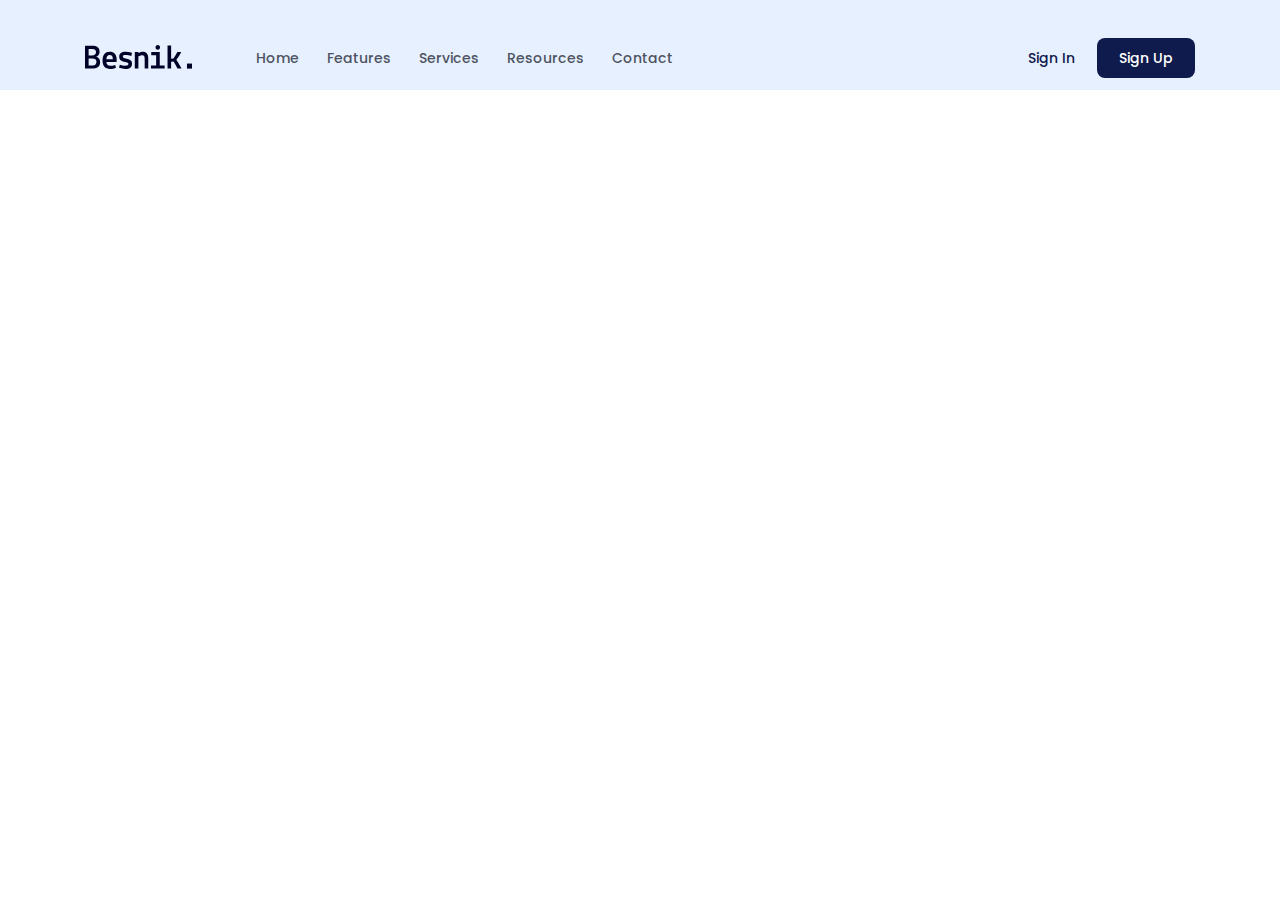
==== commit 90e5d082: "responsive" ====
--- a/index.html
+++ b/index.html
@@ -5,6 +5,25 @@
     <meta charset="UTF-8">
     <meta name="viewport" content="width=device-width, initial-scale=1.0">
     <title>Project-F8-01</title>
+
+    <link rel="apple-touch-icon" sizes="57x57" href="./assets/favicon/favicon-proj-1/apple-icon-57x57.png">
+    <link rel="apple-touch-icon" sizes="60x60" href="./assets/favicon/favicon-proj-1/apple-icon-60x60.png">
+    <link rel="apple-touch-icon" sizes="72x72" href="./assets/favicon/favicon-proj-1/apple-icon-72x72.png">
+    <link rel="apple-touch-icon" sizes="76x76" href="./assets/favicon/favicon-proj-1/apple-icon-76x76.png">
+    <link rel="apple-touch-icon" sizes="114x114" href="./assets/favicon/favicon-proj-1/apple-icon-114x114.png">
+    <link rel="apple-touch-icon" sizes="120x120" href="./assets/favicon/favicon-proj-1/apple-icon-120x120.png">
+    <link rel="apple-touch-icon" sizes="144x144" href="./assets/favicon/favicon-proj-1/apple-icon-144x144.png">
+    <link rel="apple-touch-icon" sizes="152x152" href="./assets/favicon/favicon-proj-1/apple-icon-152x152.png">
+    <link rel="apple-touch-icon" sizes="180x180" href="./assets/favicon/favicon-proj-1/apple-icon-180x180.png">
+    <link rel="icon" type="image/png" sizes="192x192" href="./assets/favicon/favicon-proj-1/android-icon-192x192.png">
+    <link rel="icon" type="image/png" sizes="32x32" href="./assets/favicon/favicon-proj-1/favicon-32x32.png">
+    <link rel="icon" type="image/png" sizes="96x96" href="./assets/favicon/favicon-proj-1/favicon-96x96.png">
+    <link rel="icon" type="image/png" sizes="16x16" href="./assets/favicon/favicon-proj-1/favicon-16x16.png">
+    <link rel="manifest" href="/manifest.json">
+    <meta name="msapplication-TileColor" content="#ffffff">
+    <meta name="msapplication-TileImage" content="./assets/favicon/favicon-proj-1/ms-icon-144x144.png">
+    <meta name="theme-color" content="#ffffff">
+
     <link rel="stylesheet" href="./assets/css/reset.css">
     <link rel="preconnect" href="https://fonts.googleapis.com">
     <link rel="preconnect" href="https://fonts.gstatic.com" crossorigin>
@@ -19,36 +38,64 @@
         rel="stylesheet">
     <!-- <link rel="stylesheet" href="./assets/fonts/stylesheet.css"> -->
     <link rel="stylesheet" href="./assets/css/styles.css">
+    <link rel="stylesheet" href="./assets/css/responsive.css">
 </head>
 
 <body>
-    <main>
-        <!-- FIXED HEADER -->
-        <div class="fixed-header">
-            <div class="content">
-                <nav class="navbar">
-                    <a href="#">
-                        <img src="./assets/img/logo.svg" alt="Besnik.">
-                    </a>
-
-                    <ul>
-                        <li><a href="#header">Home</a></li>
-                        <li><a href="#features">Features</a></li>
-                        <li><a href="#services">Services</a></li>
-                        <li><a href="#resources">Resources</a></li>
-                        <li><a href="#contact">Contact</a></li>
-                    </ul>
-
-                    <div class="action">
-                        <a href="#!" class="action-link">Sign In</a>
-                        <a href="#!" class="btn action-btn">Sign Up</a>
-                    </div>
-                </nav>
-            </div>
-        </div>
-
-        <!-- HEADER -->
-        <header class="header" id="header">
+
+    <!-- FIXED HEADER -->
+    <div class="fixed-header">
+        <div class="content">
+            <nav class="navbar">
+                <label for="menu-checkbox"><svg xmlns="http://www.w3.org/2000/svg" viewBox="0 0 448 512"
+                        class="toggle-menu" fill="currentColor">
+                        <path
+                            d="M0 96C0 78.3 14.3 64 32 64l384 0c17.7 0 32 14.3 32 32s-14.3 32-32 32L32 128C14.3 128 0 113.7 0 96zM0 256c0-17.7 14.3-32 32-32l384 0c17.7 0 32 14.3 32 32s-14.3 32-32 32L32 288c-17.7 0-32-14.3-32-32zM448 416c0 17.7-14.3 32-32 32L32 448c-17.7 0-32-14.3-32-32s14.3-32 32-32l384 0c17.7 0 32 14.3 32 32z" />
+                    </svg></label>
+
+                <a href="#">
+                    <img class="logo" src="./assets/img/logo.svg" alt="Besnik.">
+                </a>
+
+                <ul id="pc-nav">
+                    <li><a href="#header">Home</a></li>
+                    <li><a href="#features">Features</a></li>
+                    <li><a href="#services">Services</a></li>
+                    <li><a href="#resources">Resources</a></li>
+                    <li><a href="#contact">Contact</a></li>
+                    <li class="show-on-mobile separate"><a href="#!">Sign In</a></li>
+                    <li class="show-on-mobile"><a href="#!">Sign Up</a></li>
+                </ul>
+
+                <div class="action">
+                    <a href="#!" class="action-link">Sign In</a>
+                    <a href="#!" class="btn action-btn">Sign Up</a>
+                </div>
+            </nav>
+        </div>
+    </div>
+
+    <!-- Mobile & Tablet header -->
+    <header class="mobile-header">
+        <input type="checkbox" name="menu-checkbox" id="menu-checkbox" hidden>
+
+
+        <!-- overlay -->
+        <label for="menu-checkbox" class="overlay"></label>
+        <div class="menu-drawer">
+            <a href="#"><img src="./assets/img/logo.svg" alt="Besnik."></a>
+            <ul id="mobile-nav">
+
+            </ul>
+        </div>
+    </header>
+
+    <!-- HERO-SECTION -->
+
+
+
+    <main hidden>
+        <div class="hero-section" id="hero-section">
             <div class="content">
 
                 <div class="hero">
@@ -60,20 +107,11 @@
                             before they hit the mass market! HOT FORECLOSURE DEALS with one simple search.</p>
                         <a href="#!" class="btn hero-cta">More About Us</a>
                     </div>
-
-
                     <img class="hero-img" src="./assets/img/hero-img.svg" alt="Discover a place
-                you'll love to live.">
-
-
-
-                </div>
-
-            </div>
-
-
-        </header>
-
+                    you'll love to live.">
+                </div>
+            </div>
+        </div>
         <!-- CLIENT -->
         <div class="client">
             <div class="content">
@@ -314,55 +352,61 @@
                 </div>
             </div>
         </div>
-
-        <!-- FOOTER -->
-        <footer class="footer">
-            <div class="content">
-                <div class="menu">
-                    <div class="column">
-                        <h3 class="heading">Product</h3>
-                        <ul class="list">
-                            <li class="list-item"><a href="#!" class="link">Listing</a></li>
-                            <li class="list-item"><a href="#!" class="link">Property</a></li>
-                            <li class="list-item"><a href="#!" class="link">Agents</a></li>
-                            <li class="list-item"><a href="#!" class="link">Blog</a></li>
-                        </ul>
-                    </div>
-                    <div class="column">
-                        <h3 class="heading">Resources</h3>
-                        <ul class="list">
-                            <li class="list-item"><a href="#!" class="link">Our Homes</a></li>
-                            <li class="list-item"><a href="#!" class="link">Member Stories</a></li>
-                            <li class="list-item"><a href="#!" class="link">Video</a></li>
-                            <li class="list-item"><a href="#!" class="link">Free trial</a></li>
-                        </ul>
-                    </div>
-                    <div class="column">
-                        <h3 class="heading">Company</h3>
-                        <ul class="list">
-                            <li class="list-item"><a href="#!" class="link">Patnerships</a></li>
-                            <li class="list-item"><a href="#!" class="link">Terms of use</a></li>
-                            <li class="list-item"><a href="#!" class="link">Privacy</a></li>
-                            <li class="list-item"><a href="#!" class="link">Sitemap</a></li>
-                        </ul>
-                    </div>
-                    <div class="column">
-                        <h3 class="heading">Get in touch</h3>
-                        <p class="desc">You’ll find your next home, in any style you prefer.</p>
-                        <div class="row">
-                            <img src="./assets/img/social-icon.svg" alt="" class="social-icon">
-                        </div>
-                    </div>
-                </div>
-                <div class="footer-2">
-                    <a href="#">
-                        <img src="./assets/img/logo.svg" alt="Besnik.">
-                    </a>
-                    <p class="copyright">Copyright 2020.com, All rights reserved.</p>
-                </div>
-            </div>
-        </footer>
     </main>
+    <!-- FOOTER -->
+    <footer class="footer" style="display: none;">
+        <div class="content">
+            <div class="menu">
+                <div class="column">
+                    <h3 class="heading">Product</h3>
+                    <ul class="list">
+                        <li class="list-item"><a href="#!" class="link">Listing</a></li>
+                        <li class="list-item"><a href="#!" class="link">Property</a></li>
+                        <li class="list-item"><a href="#!" class="link">Agents</a></li>
+                        <li class="list-item"><a href="#!" class="link">Blog</a></li>
+                    </ul>
+                </div>
+                <div class="column">
+                    <h3 class="heading">Resources</h3>
+                    <ul class="list">
+                        <li class="list-item"><a href="#!" class="link">Our Homes</a></li>
+                        <li class="list-item"><a href="#!" class="link">Member Stories</a></li>
+                        <li class="list-item"><a href="#!" class="link">Video</a></li>
+                        <li class="list-item"><a href="#!" class="link">Free trial</a></li>
+                    </ul>
+                </div>
+                <div class="column">
+                    <h3 class="heading">Company</h3>
+                    <ul class="list">
+                        <li class="list-item"><a href="#!" class="link">Patnerships</a></li>
+                        <li class="list-item"><a href="#!" class="link">Terms of use</a></li>
+                        <li class="list-item"><a href="#!" class="link">Privacy</a></li>
+                        <li class="list-item"><a href="#!" class="link">Sitemap</a></li>
+                    </ul>
+                </div>
+                <div class="column">
+                    <h3 class="heading">Get in touch</h3>
+                    <p class="desc">You’ll find your next home, in any style you prefer.</p>
+                    <div class="row">
+                        <img src="./assets/img/social-icon.svg" alt="" class="social-icon">
+                    </div>
+                </div>
+            </div>
+            <div class="footer-2">
+                <a href="#">
+                    <img src="./assets/img/logo.svg" alt="Besnik.">
+                </a>
+                <p class="copyright">Copyright 2020.com, All rights reserved.</p>
+            </div>
+        </div>
+    </footer>
+
 </body>
+<script>
+    const pcNav = document.querySelector("#pc-nav");
+    const mobileNav = document.querySelector("#mobile-nav");
+
+    mobileNav.innerHTML = pcNav.innerHTML;
+</script>
 
 </html>--- a/assets/css/styles.css
+++ b/assets/css/styles.css
@@ -51,21 +51,35 @@
     overflow: hidden;
 }
 
+.separate{
+    position: relative;
+}
+
+.separate::before{
+    position: absolute;
+    top: -1px;
+    left: 0;
+    background-color: #666;
+    content: "";
+    height: 1px;
+    width: 100%;
+}
+
 
 /* header */
-
-header.header {
+.hero-section {
     height: calc(100vh - 90px);
     background-color: #E6F0FF;
     position: relative;
 }
 
-.fixed-header{
+
+.fixed-header {
     background-color: #E6F0FF;
     padding-top: 26px;
     position: sticky;
     top: -26px;
-    z-index: 9999;
+    z-index: 1;
 }
 
 /* navbar */
@@ -644,6 +658,7 @@
     display: flex;
     gap: 185px;
 }
+
 .footer .menu .heading {
     color: #1C1C1D;
     font-family: Lato;
@@ -671,7 +686,7 @@
     line-height: normal;
 }
 
-.footer .menu .link{
+.footer .menu .link {
     white-space: nowrap;
 }
 
--- a/assets/css/responsive.css
+++ b/assets/css/responsive.css
@@ -0,0 +1,94 @@
+/* PC */
+@media screen and (min-width: 992px) {
+    .mobile-header {
+        display: none;
+    }
+
+    .show-on-mobile{
+        display: none;
+    }
+}
+
+/* tablet and mobile */
+@media screen and (max-width: 991.98px) {
+    .navbar ul {
+        display: none;
+    }
+
+    .navbar {
+        position: relative;
+    }
+
+    .navbar .logo {
+        position: absolute;
+        top: 50%;
+        left: 50%;
+        transform: translate(-50%, -50%);
+    }
+
+    .toggle-menu {
+        width: 24px;
+        color: #666;
+    }
+
+    .mobile-header .overlay {
+        position: fixed;
+        inset: 0;
+        z-index: 2;
+        background-color: rgba(0, 0, 0, 0.3);
+        opacity: 0;
+        visibility: hidden;
+        transition: opacity 0.4s ease, visibility 0.4s ease;
+    }
+
+    .menu-drawer {
+        padding: 60px 20px 60px;
+        position: fixed;
+        inset: 0 40% 0 0;
+        z-index: 3;
+        background-color: #fff;
+        transform: translate(-100%);
+        transition: transform 0.4s ease;
+    }
+
+    .menu-drawer ul {
+        margin-top: 32px;
+    }
+
+    .menu-drawer ul a {
+        display: block;
+        padding: 20px 0;
+        font-size: 20px;
+        font-weight: 500;
+        color: #666;
+    }
+
+    #menu-checkbox:checked~.overlay {
+        opacity: 1;
+        visibility: visible;
+    }
+
+    #menu-checkbox:checked~.menu-drawer {
+        transform: translateX(0);
+    }
+}
+
+/* tablet */
+@media screen and (min-width:767px) and (max-width: 991.98px) {
+    .show-on-mobile {
+        display: none;
+    }
+}
+
+/* mobile */
+@media screen and (max-width: 766.98px) {
+    .menu-drawer {
+        padding: 30px 14px 60px;
+        inset: 0 25% 0 0;
+
+    }
+
+    .fixed-header .action {
+        display: none;
+    }
+}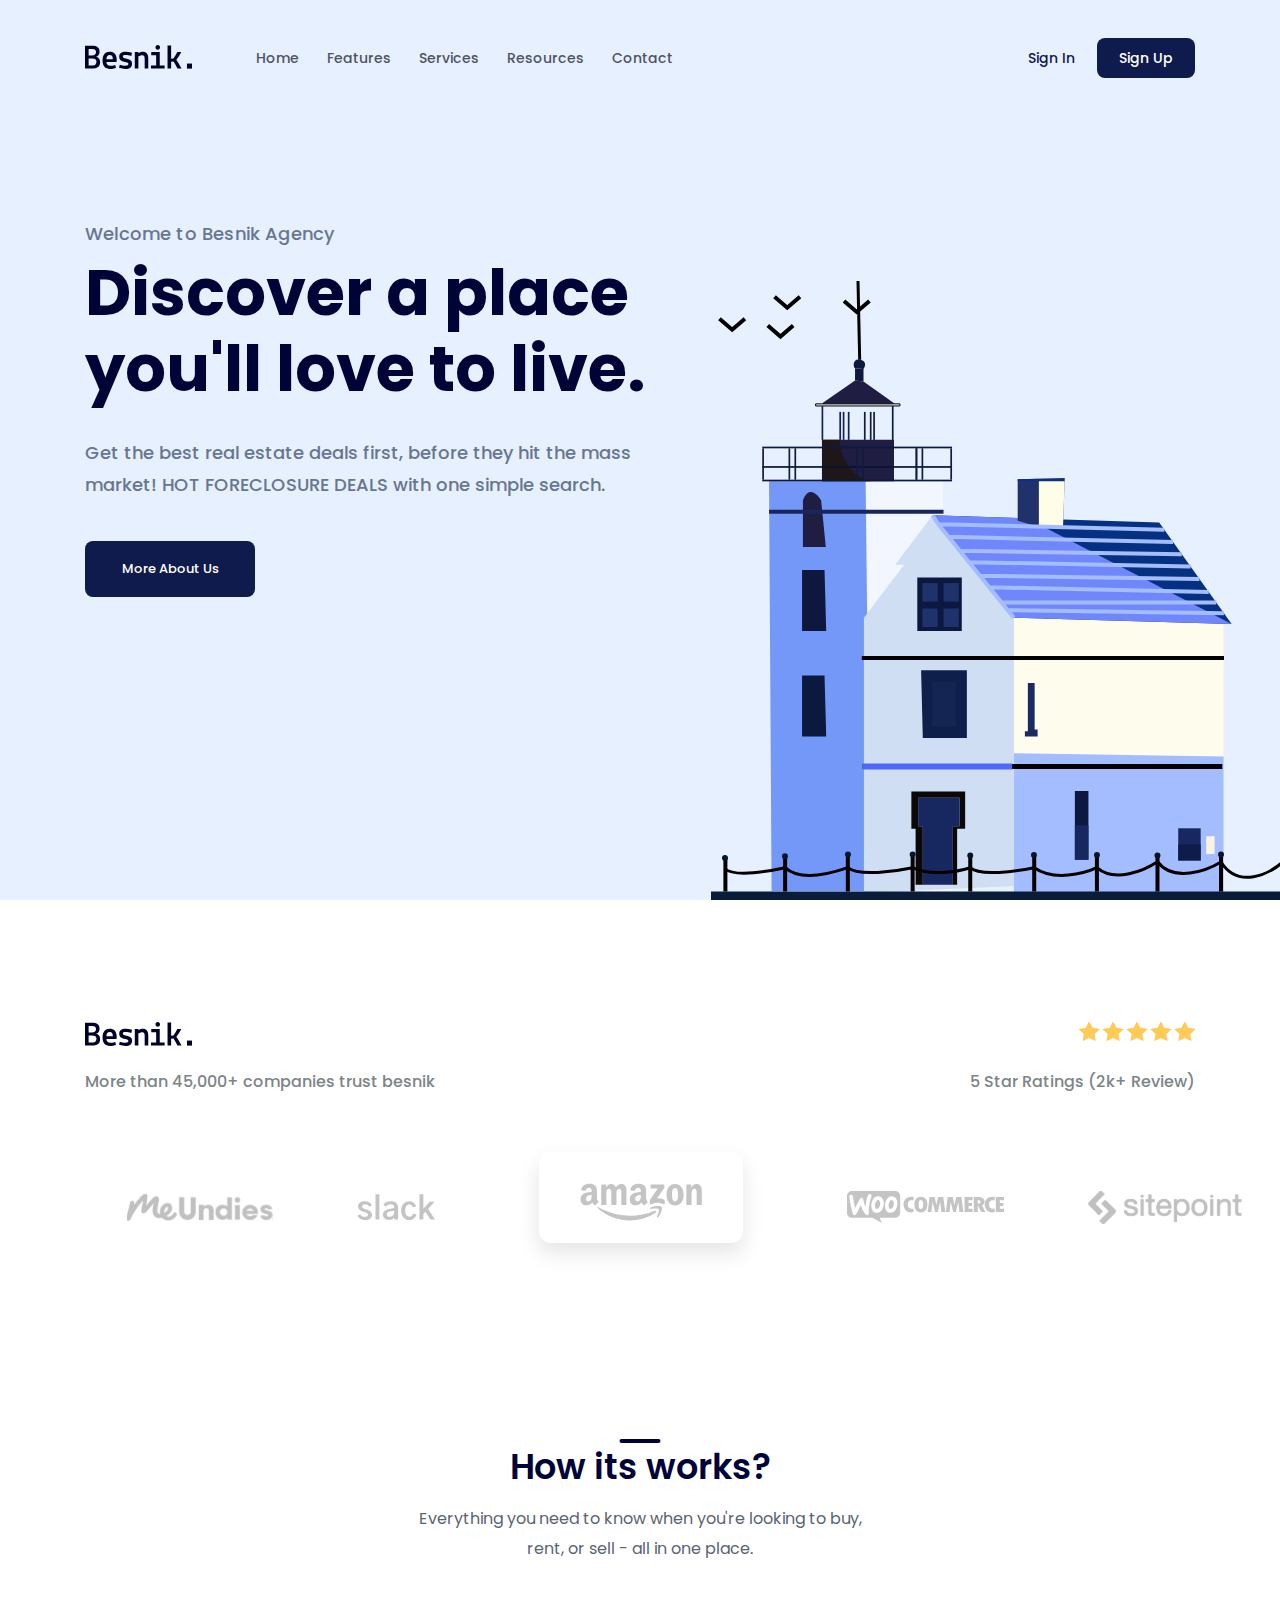
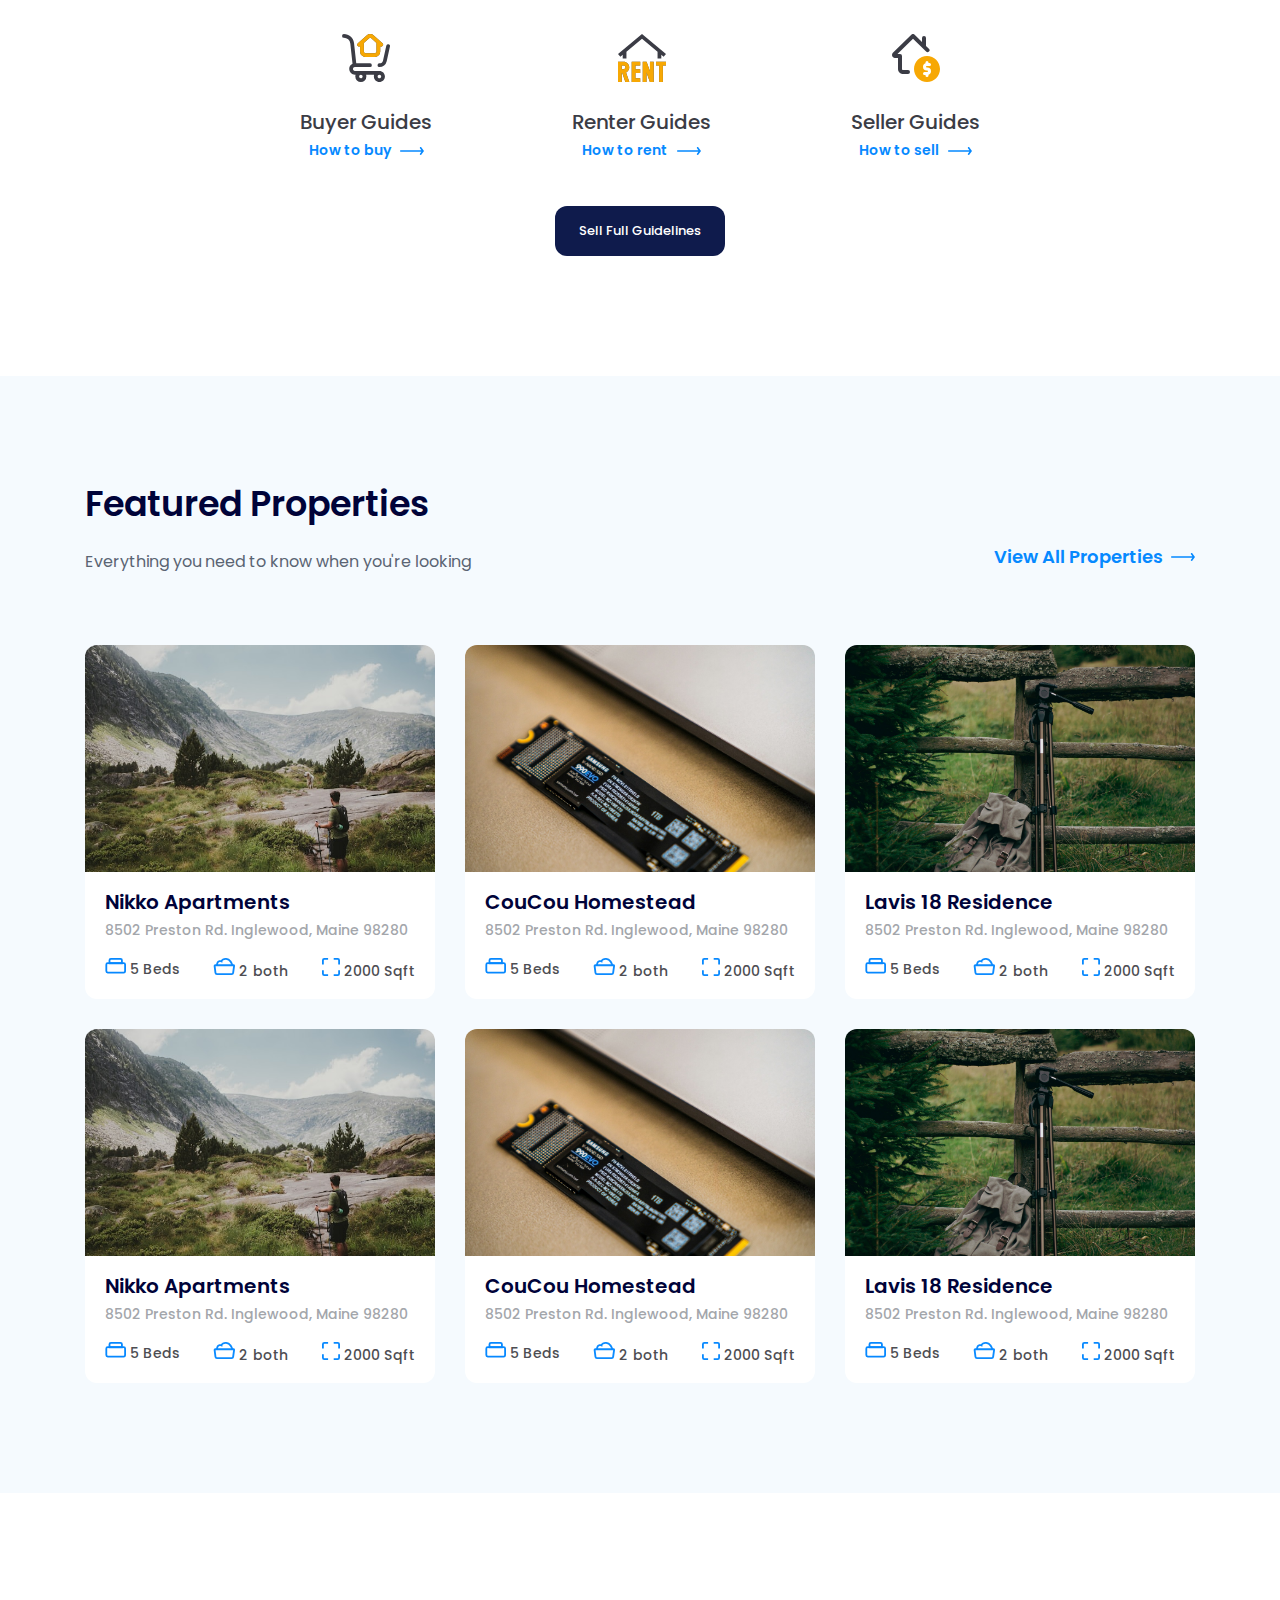
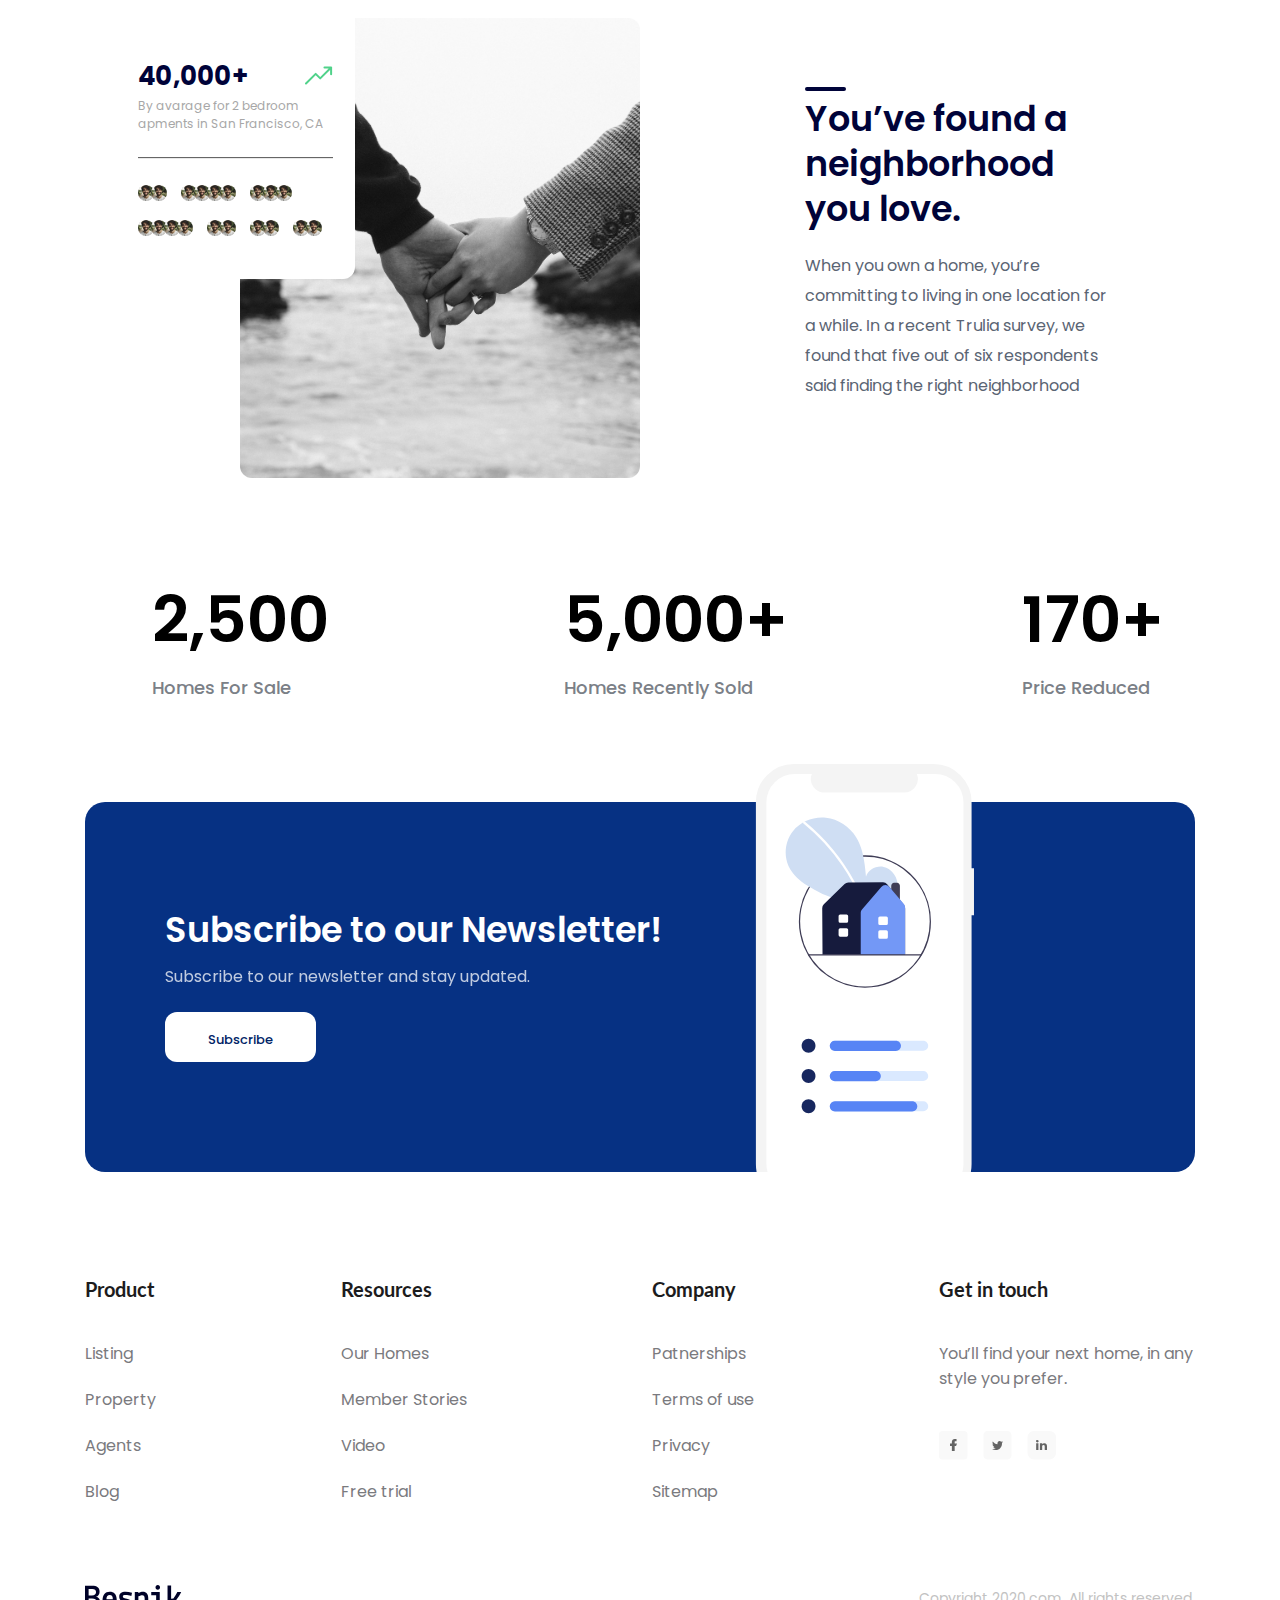
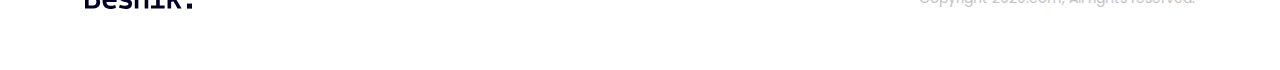
==== commit 69cd4bb3: "responsive tablet" ====
--- a/index.html
+++ b/index.html
@@ -94,7 +94,7 @@
 
 
 
-    <main hidden>
+    <main>
         <div class="hero-section" id="hero-section">
             <div class="content">
 
@@ -130,11 +130,11 @@
                     <p class="desc"> 5 Star Ratings (2k+ Review) </p>
                 </div>
                 <div class="brand">
-                    <img src="./assets/img/logobrand.svg" alt="logobrand">
-                    <img src="./assets/img/logo (2).svg" alt="logobrand">
-                    <img src="./assets/img/logo (1).svg" alt="logobrand">
-                    <img src="./assets/img/logo (3).svg" alt="logobrand">
-                    <img src="./assets/img/slack.svg" alt="logobrand">
+                    <a href="#!"><img src="./assets/img/logobrand.svg" alt="logobrand"></a>
+                    <a href="#!"><img src="./assets/img/slack.svg" alt="logobrand"></a>
+                    <a href="#!"><img src="./assets/img/logo (1).svg" alt="logobrand"></a>
+                    <a href="#!"><img src="./assets/img/logo (2).svg" alt="logobrand"></a>
+                    <a href="#!"><img src="./assets/img/logo (3).svg" alt="logobrand"></a>
                 </div>
             </div>
         </div>
@@ -257,6 +257,72 @@
                             </div>
                         </div>
                     </div>
+                    <div class="list-item">
+                        <a href="#!"><img src="./assets/img/featured-1.jpg" alt="Nikko Apartments" class="item-img"></a>
+                        <div class="body">
+                            <h3 class="item-title">Nikko Apartments</h3>
+                            <p class="desc">8502 Preston Rd. Inglewood, Maine 98280</p>
+                            <div class="row">
+                                <div class="info">
+                                    <img src="./assets/img/bed-icon.svg" alt="" class="icon">
+                                    <span class="label">5 Beds</span>
+                                </div>
+                                <div class="info">
+                                    <img src="./assets/img/both-icon.svg" alt="" class="icon">
+                                    <span class="label">2 both</span>
+                                </div>
+                                <div class="info">
+                                    <img src="./assets/img/sqft-icon.svg" alt="" class="icon">
+                                    <span class="label">2000 Sqft</span>
+                                </div>
+                            </div>
+                        </div>
+                    </div>
+
+                    <div class="list-item">
+                        <a href="#!"><img src="./assets/img/featured-2.jpg" alt="CouCou Homestead" class="item-img"></a>
+                        <div class="body">
+                            <h3 class="item-title">CouCou Homestead</h3>
+                            <p class="desc">8502 Preston Rd. Inglewood, Maine 98280</p>
+                            <div class="row">
+                                <div class="info">
+                                    <img src="./assets/img/bed-icon.svg" alt="" class="icon">
+                                    <span class="label">5 Beds</span>
+                                </div>
+                                <div class="info">
+                                    <img src="./assets/img/both-icon.svg" alt="" class="icon">
+                                    <span class="label">2 both</span>
+                                </div>
+                                <div class="info">
+                                    <img src="./assets/img/sqft-icon.svg" alt="" class="icon">
+                                    <span class="label">2000 Sqft</span>
+                                </div>
+                            </div>
+                        </div>
+                    </div>
+
+                    <div class="list-item">
+                        <a href="#!"><img src="./assets/img/featured-3.jpg" alt="Lavis 18 Residence"
+                                class="item-img"></a>
+                        <div class="body">
+                            <h3 class="item-title">Lavis 18 Residence</h3>
+                            <p class="desc">8502 Preston Rd. Inglewood, Maine 98280</p>
+                            <div class="row">
+                                <div class="info">
+                                    <img src="./assets/img/bed-icon.svg" alt="" class="icon">
+                                    <span class="label">5 Beds</span>
+                                </div>
+                                <div class="info">
+                                    <img src="./assets/img/both-icon.svg" alt="" class="icon">
+                                    <span class="label">2 both</span>
+                                </div>
+                                <div class="info">
+                                    <img src="./assets/img/sqft-icon.svg" alt="" class="icon">
+                                    <span class="label">2000 Sqft</span>
+                                </div>
+                            </div>
+                        </div>
+                    </div>
                 </div>
 
             </div>
@@ -354,7 +420,7 @@
         </div>
     </main>
     <!-- FOOTER -->
-    <footer class="footer" style="display: none;">
+    <footer class="footer">
         <div class="content">
             <div class="menu">
                 <div class="column">
--- a/assets/css/styles.css
+++ b/assets/css/styles.css
@@ -51,11 +51,11 @@
     overflow: hidden;
 }
 
-.separate{
+.separate {
     position: relative;
 }
 
-.separate::before{
+.separate::before {
     position: absolute;
     top: -1px;
     left: 0;
@@ -176,7 +176,7 @@
 
 .client {
     margin-top: 79px;
-    padding: 43px 165px 41px;
+    padding: 43px 0 64px;
 }
 
 
@@ -201,8 +201,16 @@
 .brand {
     margin-top: 70px;
     display: flex;
-    justify-content: space-around;
+    justify-content: space-between;
     align-items: center;
+}
+
+.brand a {
+    display: flex;
+    align-items: center;
+    height: 90px;
+    padding: 0 42px;
+    border-radius: 12px;
 }
 
 
@@ -334,7 +342,7 @@
 .featured {
     background: #F5FAFE;
     margin-top: 41px;
-    padding: 110px 165px;
+    padding: 110px 0;
 }
 
 .featured .sub-title {
@@ -372,7 +380,9 @@
 }
 
 .featured .list {
-    display: flex;
+    /* display: flex; */
+    display: grid;
+    grid-template-columns: repeat(3,1fr);
     justify-content: space-between;
     margin-top: 68px;
     gap: 30px;
@@ -650,13 +660,14 @@
 /* FOOTER */
 .footer {
     margin-top: 55px;
-    padding: 50px 165px 58px;
+    padding: 50px 0 58px;
 }
 
 
 .footer .menu {
-    display: flex;
-    gap: 185px;
+    display: grid;
+    grid-template-columns: repeat(4, 1fr);
+    column-gap: 185px;
 }
 
 .footer .menu .heading {
--- a/assets/css/responsive.css
+++ b/assets/css/responsive.css
@@ -4,7 +4,7 @@
         display: none;
     }
 
-    .show-on-mobile{
+    .show-on-mobile {
         display: none;
     }
 }
@@ -71,6 +71,94 @@
     #menu-checkbox:checked~.menu-drawer {
         transform: translateX(0);
     }
+
+    /* .hero-section {
+        position: relative;
+    } */
+
+    .hero-section .hero {
+        width: 80%;
+        position: absolute;
+        top: 50%;
+        left: 50%;
+        transform: translate(-50%, -50%);
+    }
+
+    .hero-img {
+        display: none;
+    }
+
+    .hero .info {
+        width: 100%;
+        margin: 0 auto;
+        text-align: center;
+    }
+
+    .hero .info .desc{
+        width: 70%;
+        margin: 30px auto auto;
+    }
+
+    .client .brand{
+        flex-wrap: wrap;
+        justify-content: center;
+    }
+
+    .instruction .list-guides .list-item{
+        margin: 0;
+        flex: 1;
+    }
+    
+    .featured .list{
+        grid-template-columns: repeat(2, 1fr);
+    }
+
+    .stat .row{
+        flex-direction: column;
+    }
+
+    .stat .img-block,.stat .info{
+        width: 100%;
+    }
+
+    .stat .img-block{
+        order: 2;
+        margin-top: 80px;
+    }
+
+    .stat .info{
+        order: 1;
+        padding: 0;
+    }
+
+    .stat .info .sub-title{
+        width: 60%;
+    }
+
+    .stat .info .desc{
+        width: 100%;
+    }
+
+    .stat .row-2{
+        flex-direction: row;
+    }
+
+    .stat .qty-item .qty{
+        font-size: 5rem;
+    }
+
+    .stat .qty-item .desc{
+        font-size: 1.5rem;
+    }
+
+    .subscription .image{
+        display: none;
+    }
+
+    .footer .menu{
+        grid-template-columns: 1fr 2fr;
+        row-gap: 50px;
+    }
 }
 
 /* tablet */
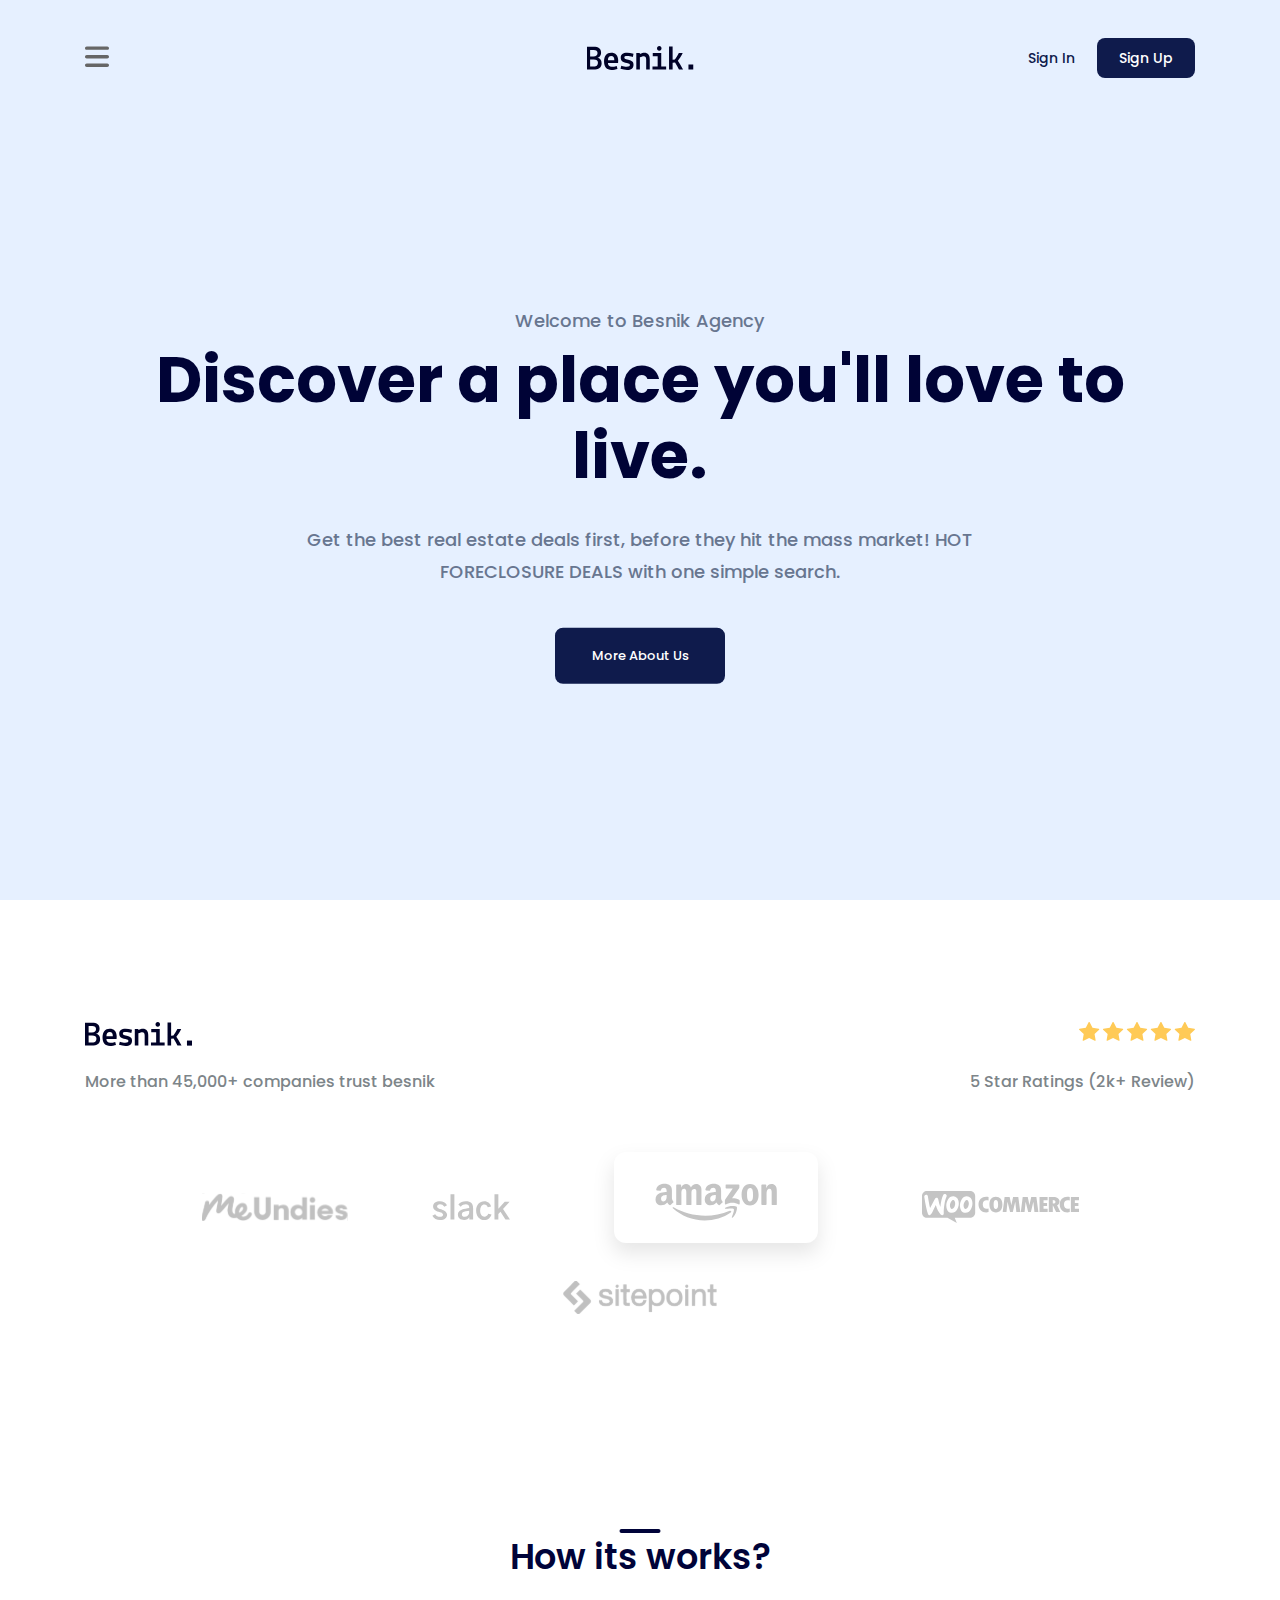
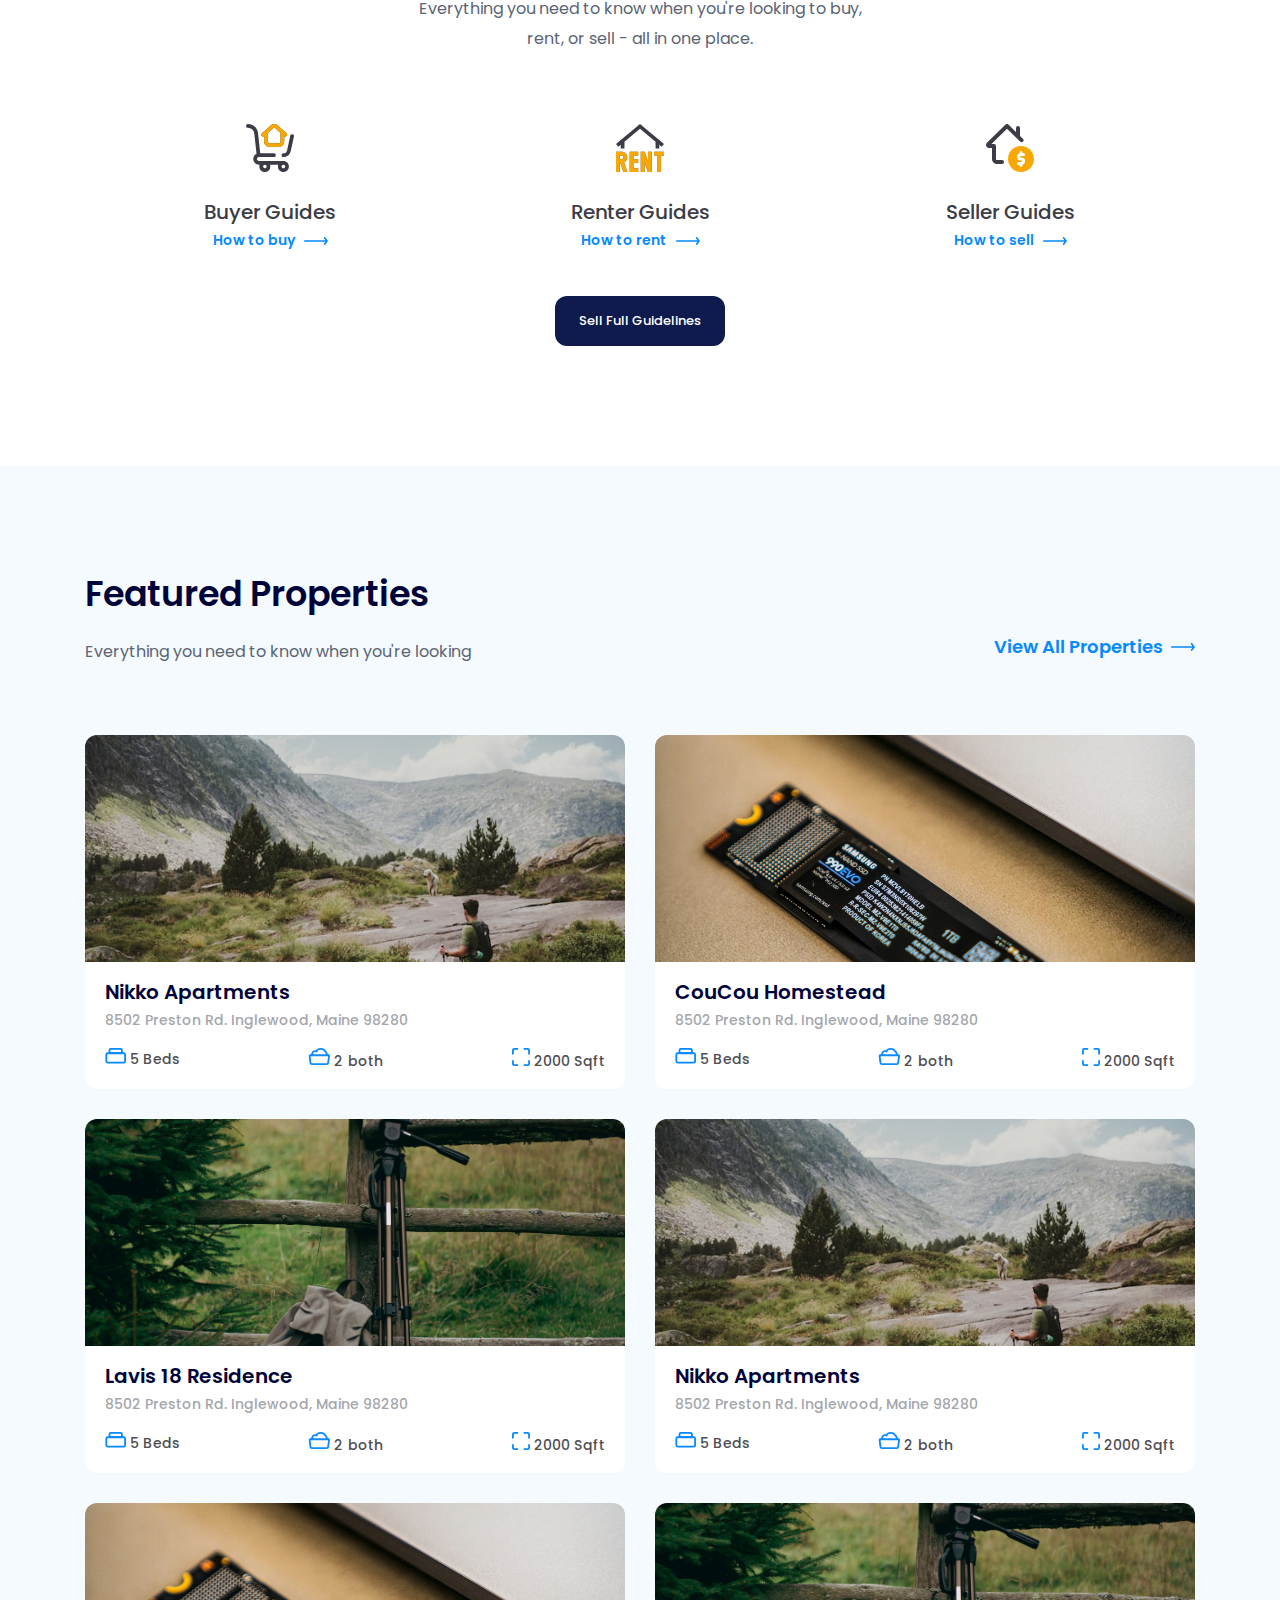
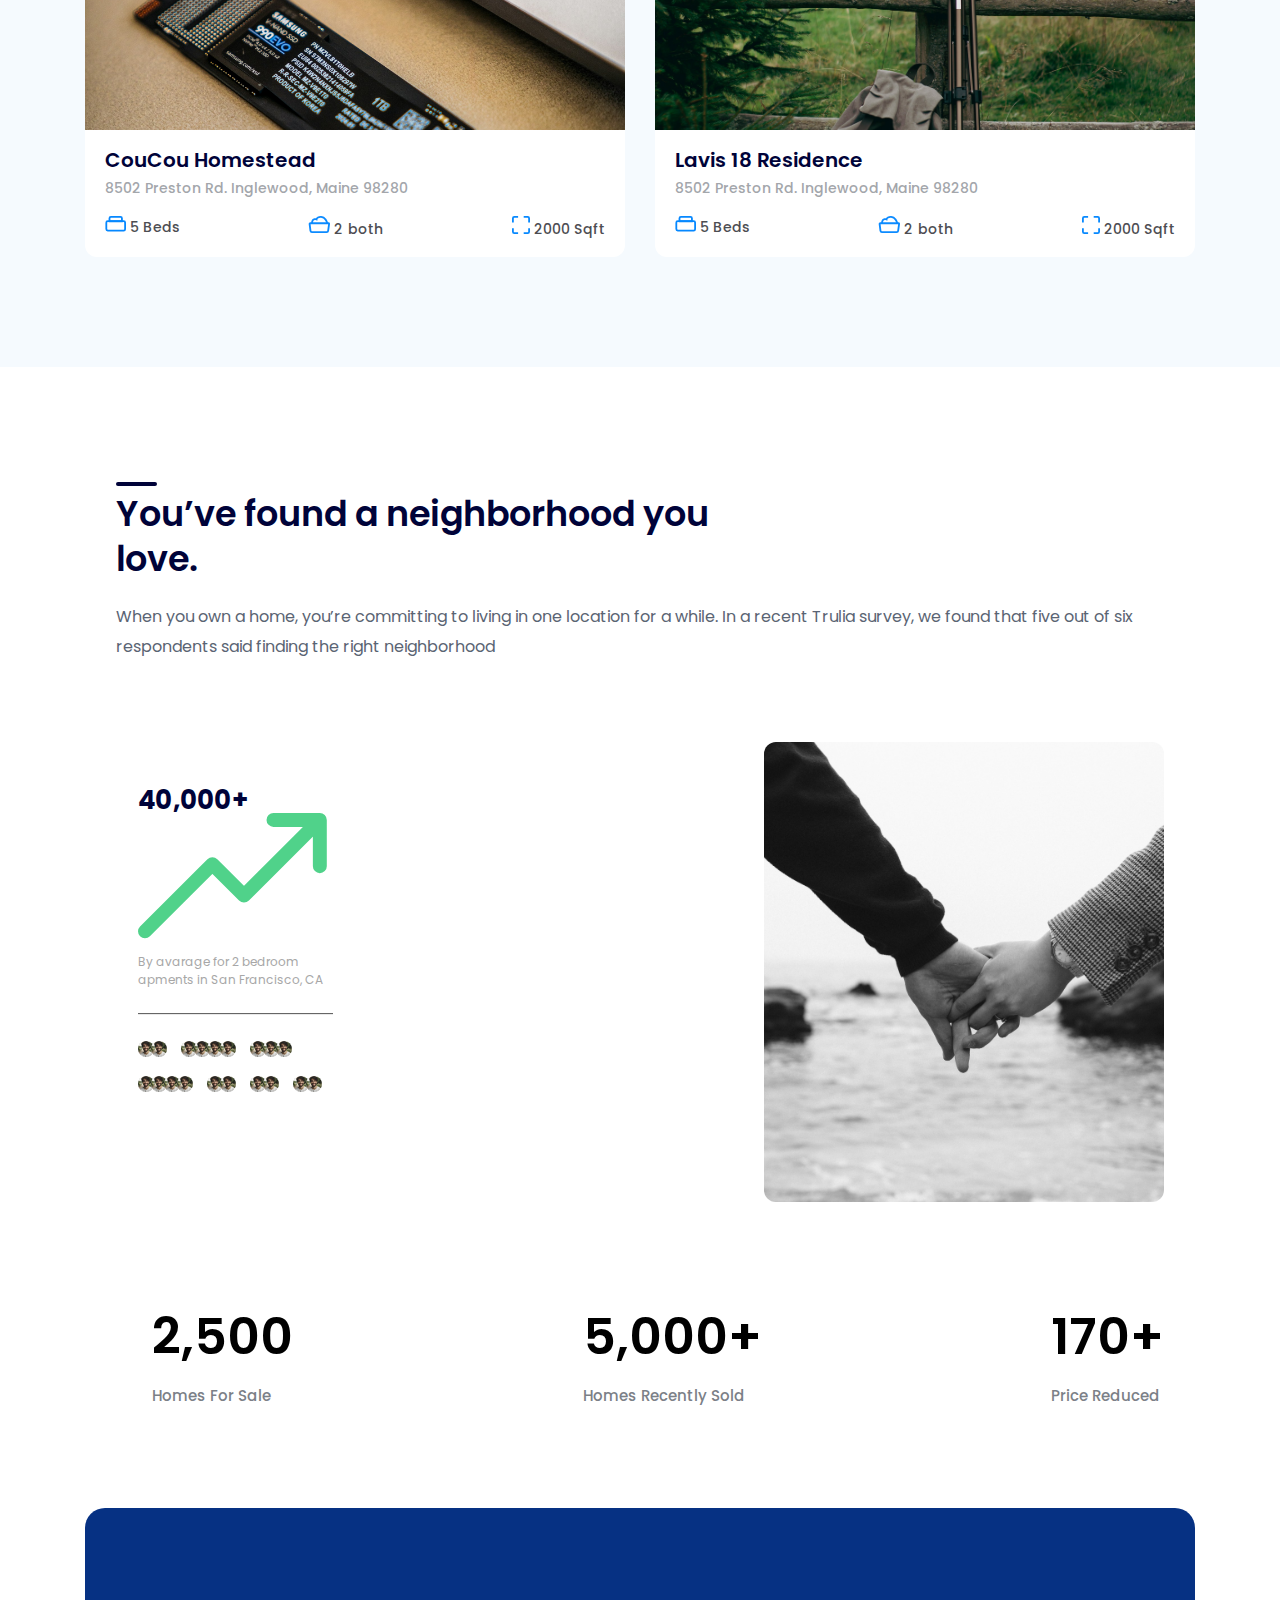
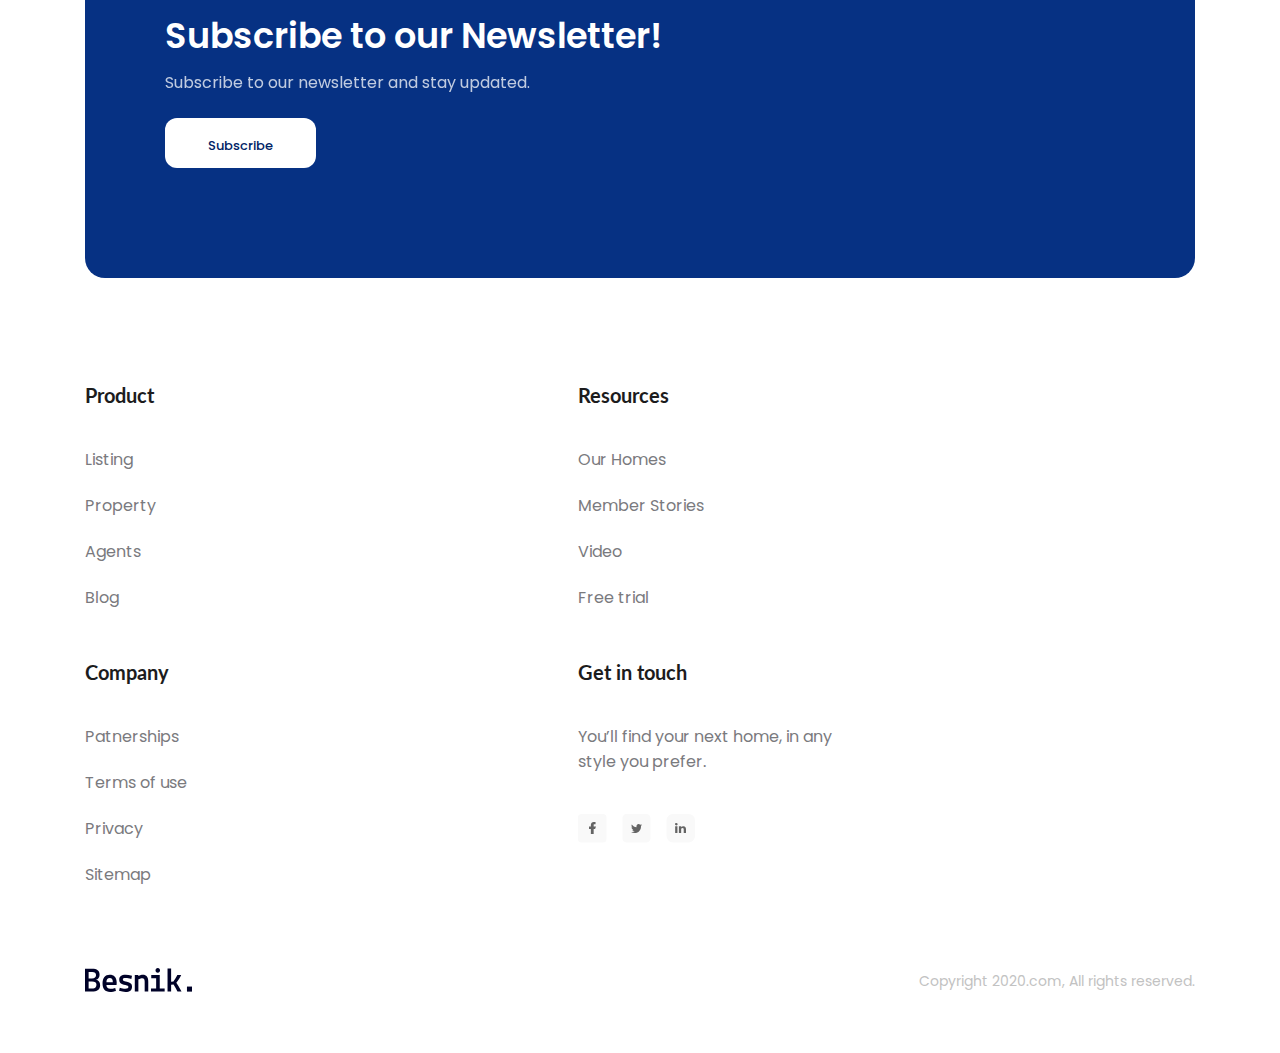
==== commit e2e43f2a: "done" ====
--- a/index.html
+++ b/index.html
@@ -127,7 +127,7 @@
                 <!-- Desc -->
                 <div class="row row-desc">
                     <p class="desc"> More than 45,000+ companies trust besnik </p>
-                    <p class="desc"> 5 Star Ratings (2k+ Review) </p>
+                    <p class="desc desc-rate"> 5 Star Ratings (2k+ Review) </p>
                 </div>
                 <div class="brand">
                     <a href="#!"><img src="./assets/img/logobrand.svg" alt="logobrand"></a>
--- a/assets/css/styles.css
+++ b/assets/css/styles.css
@@ -211,6 +211,10 @@
     height: 90px;
     padding: 0 42px;
     border-radius: 12px;
+}
+
+.client .desc-rate{
+    text-align: right;
 }
 
 
--- a/assets/css/responsive.css
+++ b/assets/css/responsive.css
@@ -1,5 +1,5 @@
 /* PC */
-@media screen and (min-width: 992px) {
+@media screen and (min-width: 1336px) {
     .mobile-header {
         display: none;
     }
@@ -10,7 +10,11 @@
 }
 
 /* tablet and mobile */
-@media screen and (max-width: 991.98px) {
+@media screen and (max-width: 1336.98px) {
+    .hero {
+        padding-top: 0;
+    }
+
     .navbar ul {
         display: none;
     }
@@ -94,68 +98,69 @@
         text-align: center;
     }
 
-    .hero .info .desc{
+    .hero .info .desc {
         width: 70%;
         margin: 30px auto auto;
     }
 
-    .client .brand{
+    .client .brand {
         flex-wrap: wrap;
         justify-content: center;
     }
 
-    .instruction .list-guides .list-item{
+    .instruction .list-guides .list-item {
         margin: 0;
         flex: 1;
     }
-    
-    .featured .list{
+
+    .featured .list {
         grid-template-columns: repeat(2, 1fr);
     }
 
-    .stat .row{
+    .stat .row {
         flex-direction: column;
     }
 
-    .stat .img-block,.stat .info{
-        width: 100%;
-    }
-
-    .stat .img-block{
+    .stat .img-block,
+    .stat .info {
+        width: 100%;
+    }
+
+    .stat .img-block {
         order: 2;
         margin-top: 80px;
     }
 
-    .stat .info{
+    .stat .info {
         order: 1;
         padding: 0;
     }
 
-    .stat .info .sub-title{
+    .stat .info .sub-title {
         width: 60%;
     }
 
-    .stat .info .desc{
-        width: 100%;
-    }
-
-    .stat .row-2{
+    .stat .info .desc {
+        width: 100%;
+    }
+
+    .stat .row-2 {
         flex-direction: row;
     }
 
-    .stat .qty-item .qty{
+    .stat .qty-item .qty {
         font-size: 5rem;
     }
 
-    .stat .qty-item .desc{
+    .stat .qty-item .desc {
         font-size: 1.5rem;
     }
 
-    .subscription .image{
-        display: none;
-    }
-
-    .footer .menu{
+    .subscription .image {
+        display: none;
+    }
+
+    .footer .menu {
         grid-template-columns: 1fr 2fr;
         row-gap: 50px;
     }
@@ -170,6 +175,25 @@
 
 /* mobile */
 @media screen and (max-width: 766.98px) {
+
+    .hero .title {
+        font-size: 3rem;
+    }
+
+    .hero .sub-title {
+        font-size: 1.5rem;
+    }
+
+    .hero .desc {
+        font-size: 1.2rem;
+    }
+
+    .hero-cta {
+        min-width: 155px;
+        line-height: 1;
+        font-size: 1.2rem;
+    }
+
     .menu-drawer {
         padding: 30px 14px 60px;
         inset: 0 25% 0 0;
@@ -179,4 +203,39 @@
     .fixed-header .action {
         display: none;
     }
+
+
+
+    .stat .row-2 {
+        flex-wrap: wrap;
+        justify-content: center;
+        gap: 20px;
+    }
+
+    .stat .img-block .image {
+        width: 80%;
+    }
+
+    .stat .trending {
+        width: 60%;
+    }
+
+    .featured .list {
+        grid-template-columns: 1fr;
+    }
+
+    .footer .menu {
+        grid-template-columns: 1fr;
+    }
+
+    .footer-2 .copyright {
+        font-size: 1rem;
+    }
+
+    .subscription .info {
+        width: 100%;
+        padding: 0 15px;
+        text-align: center;
+    }
+
 }